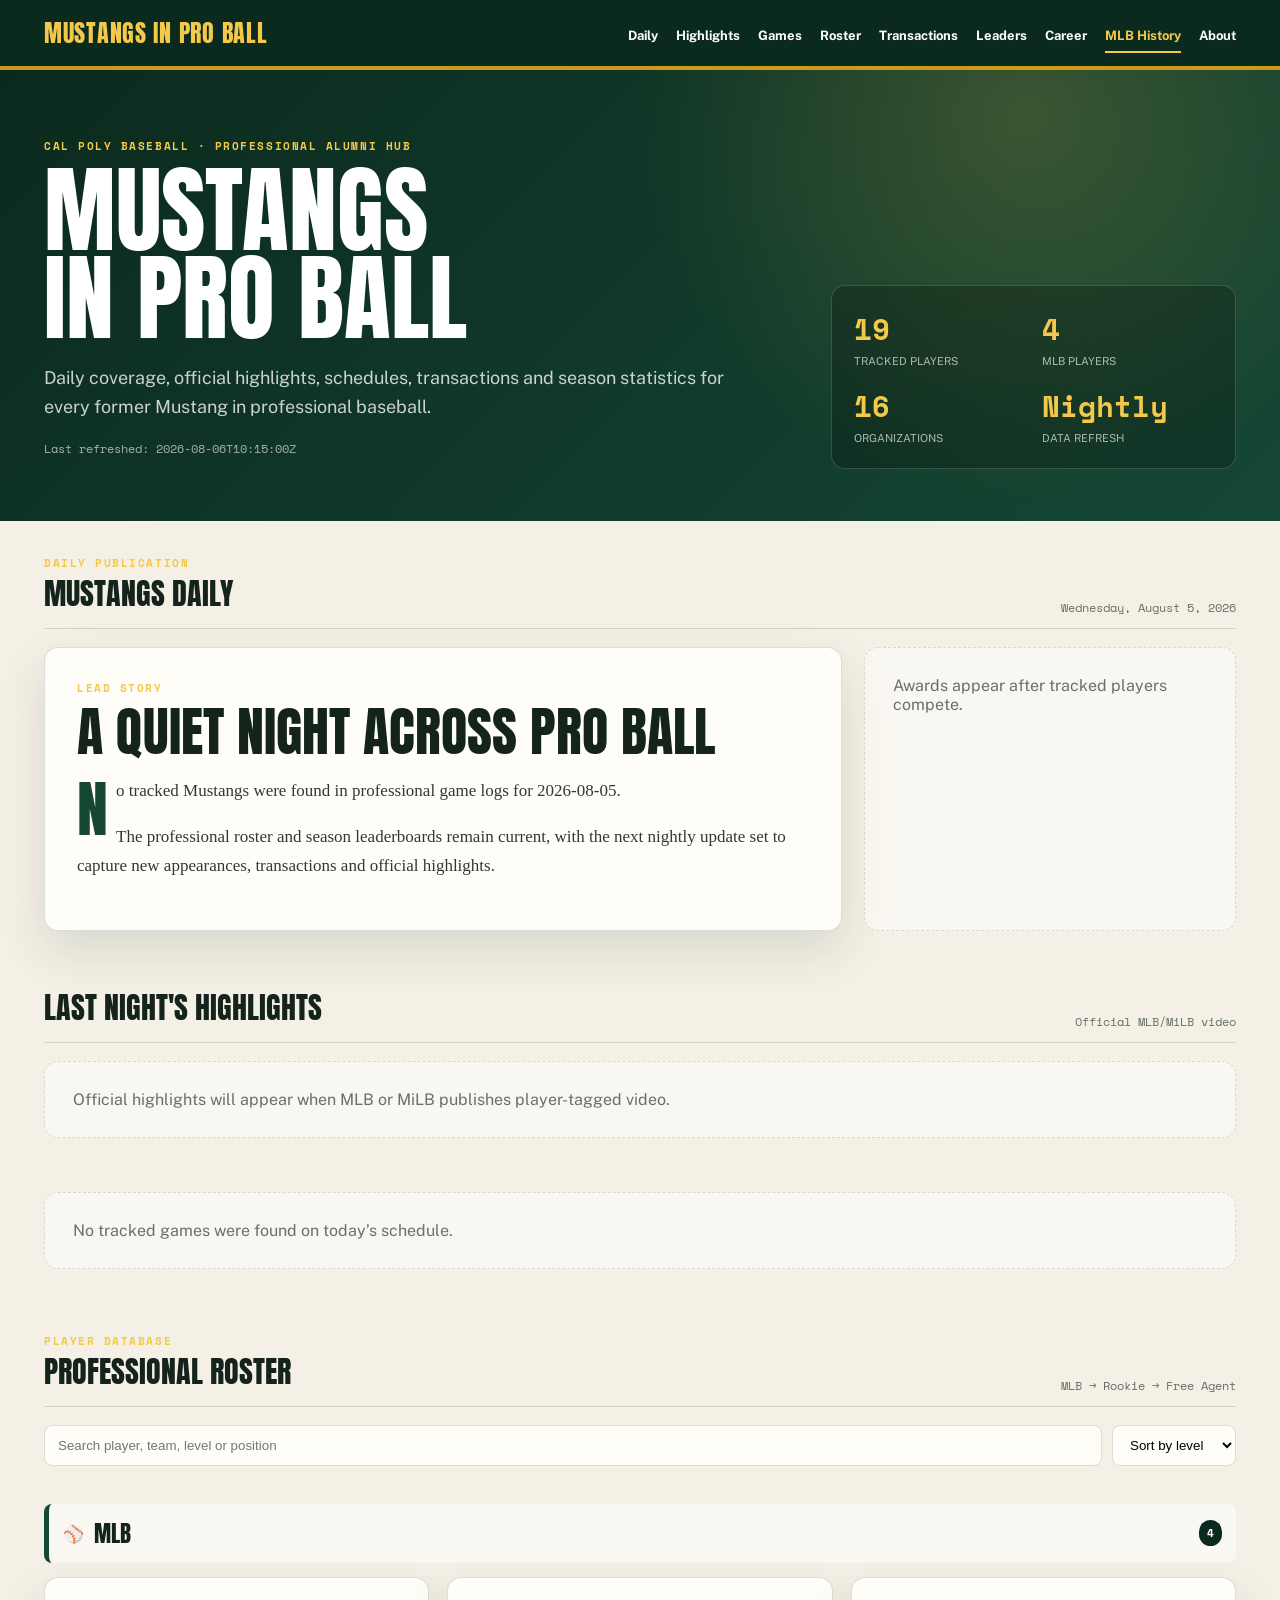
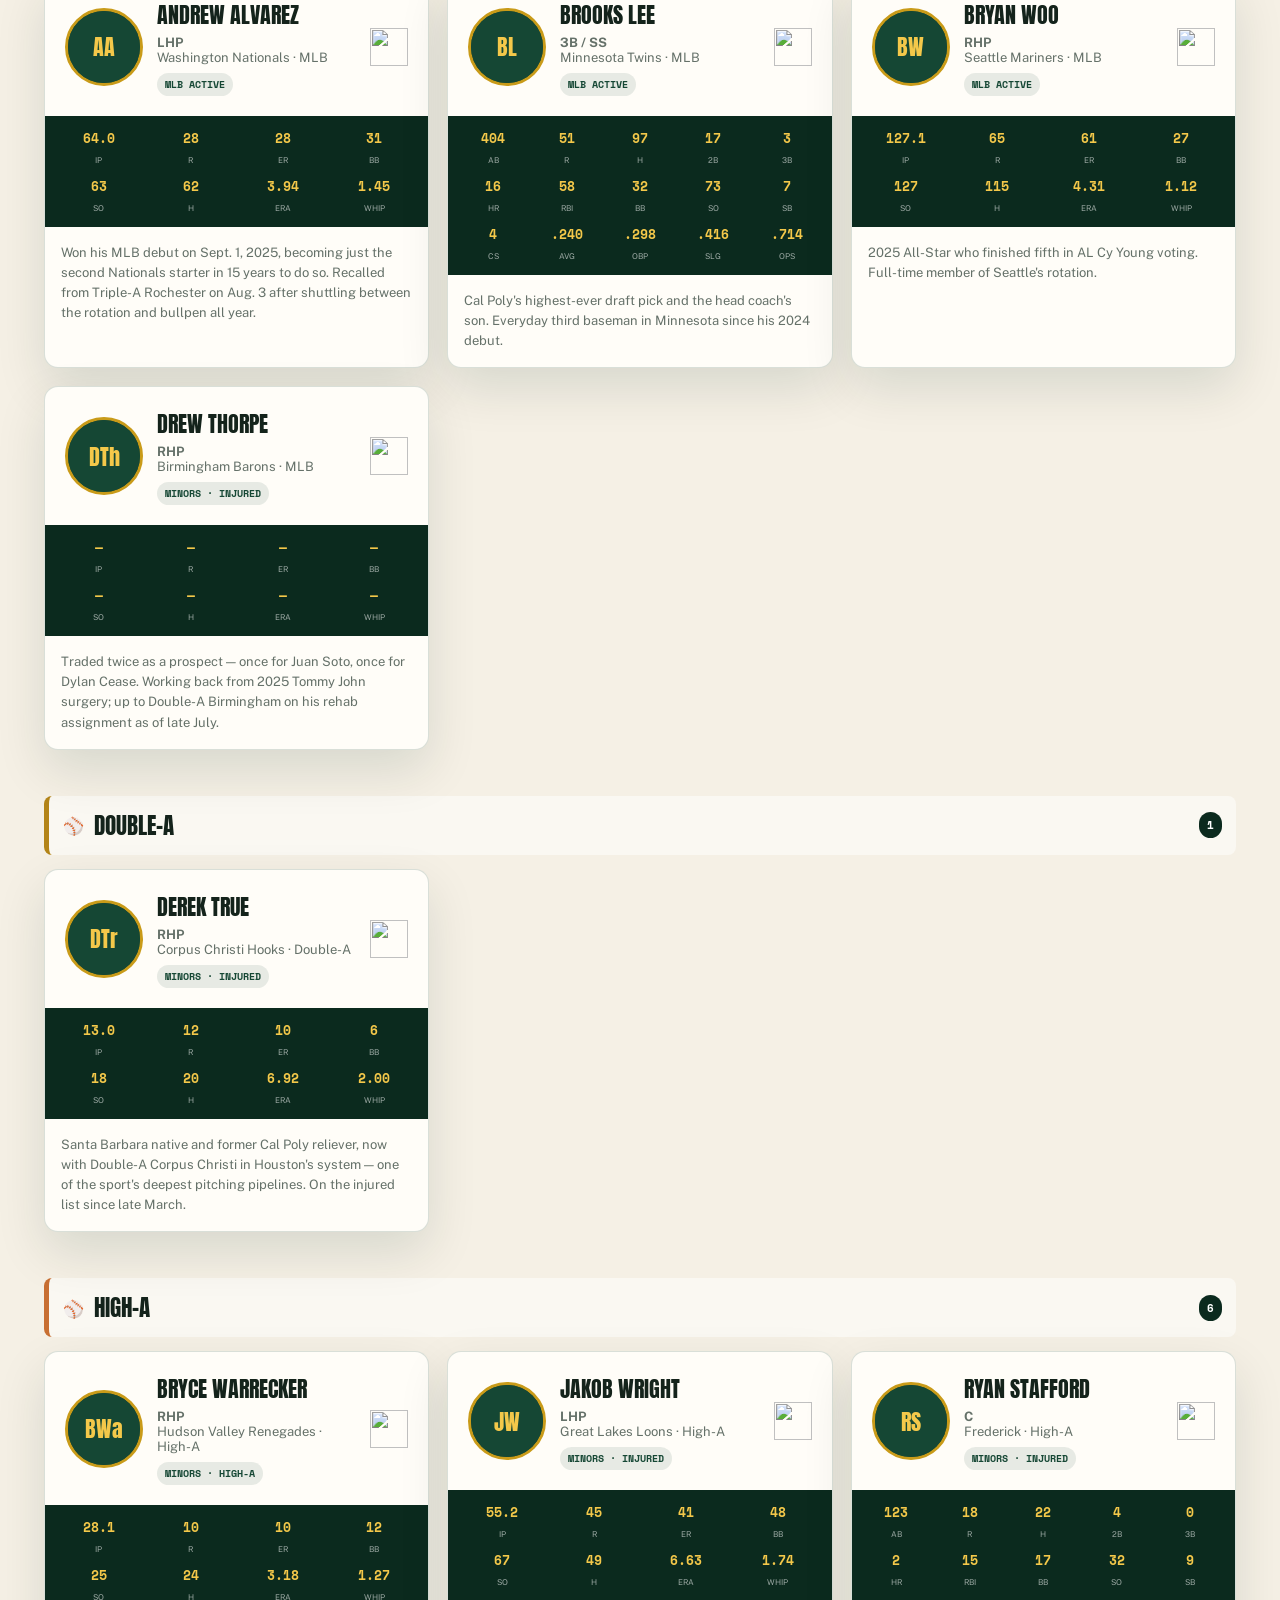
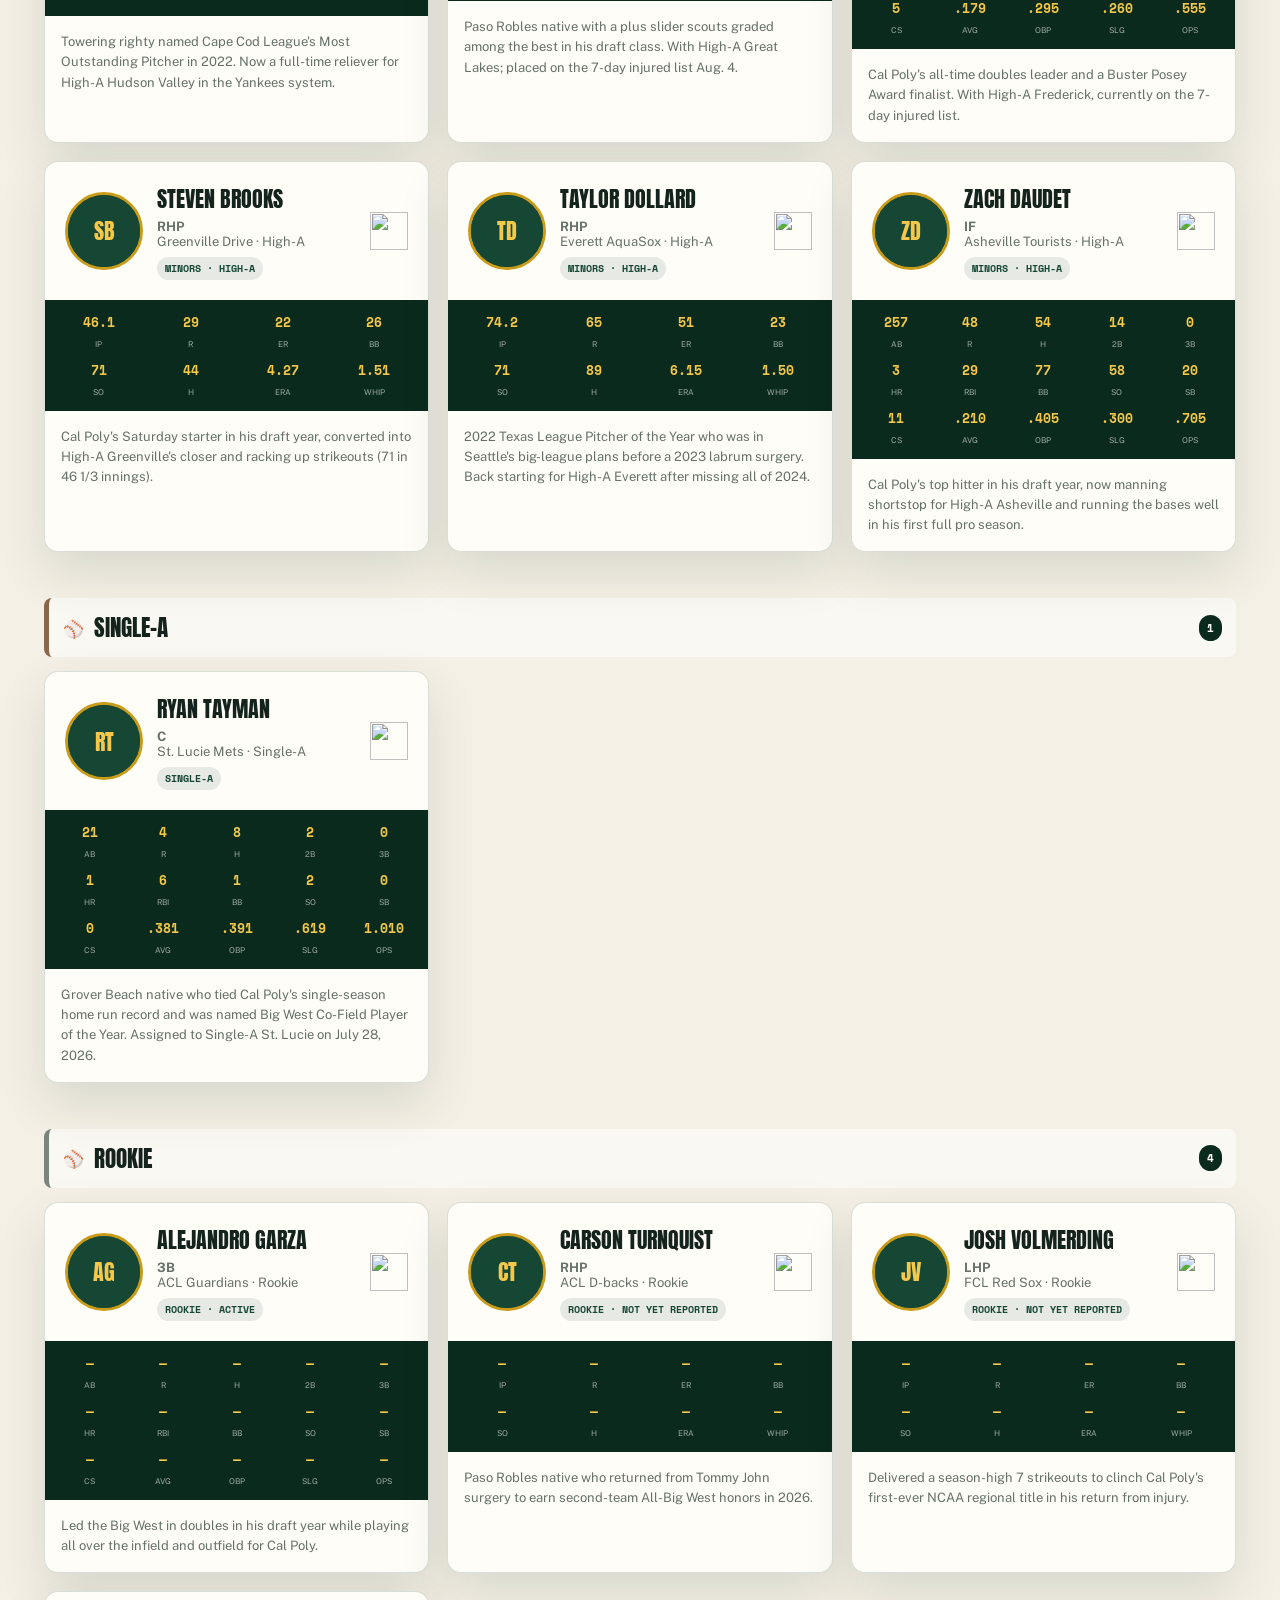
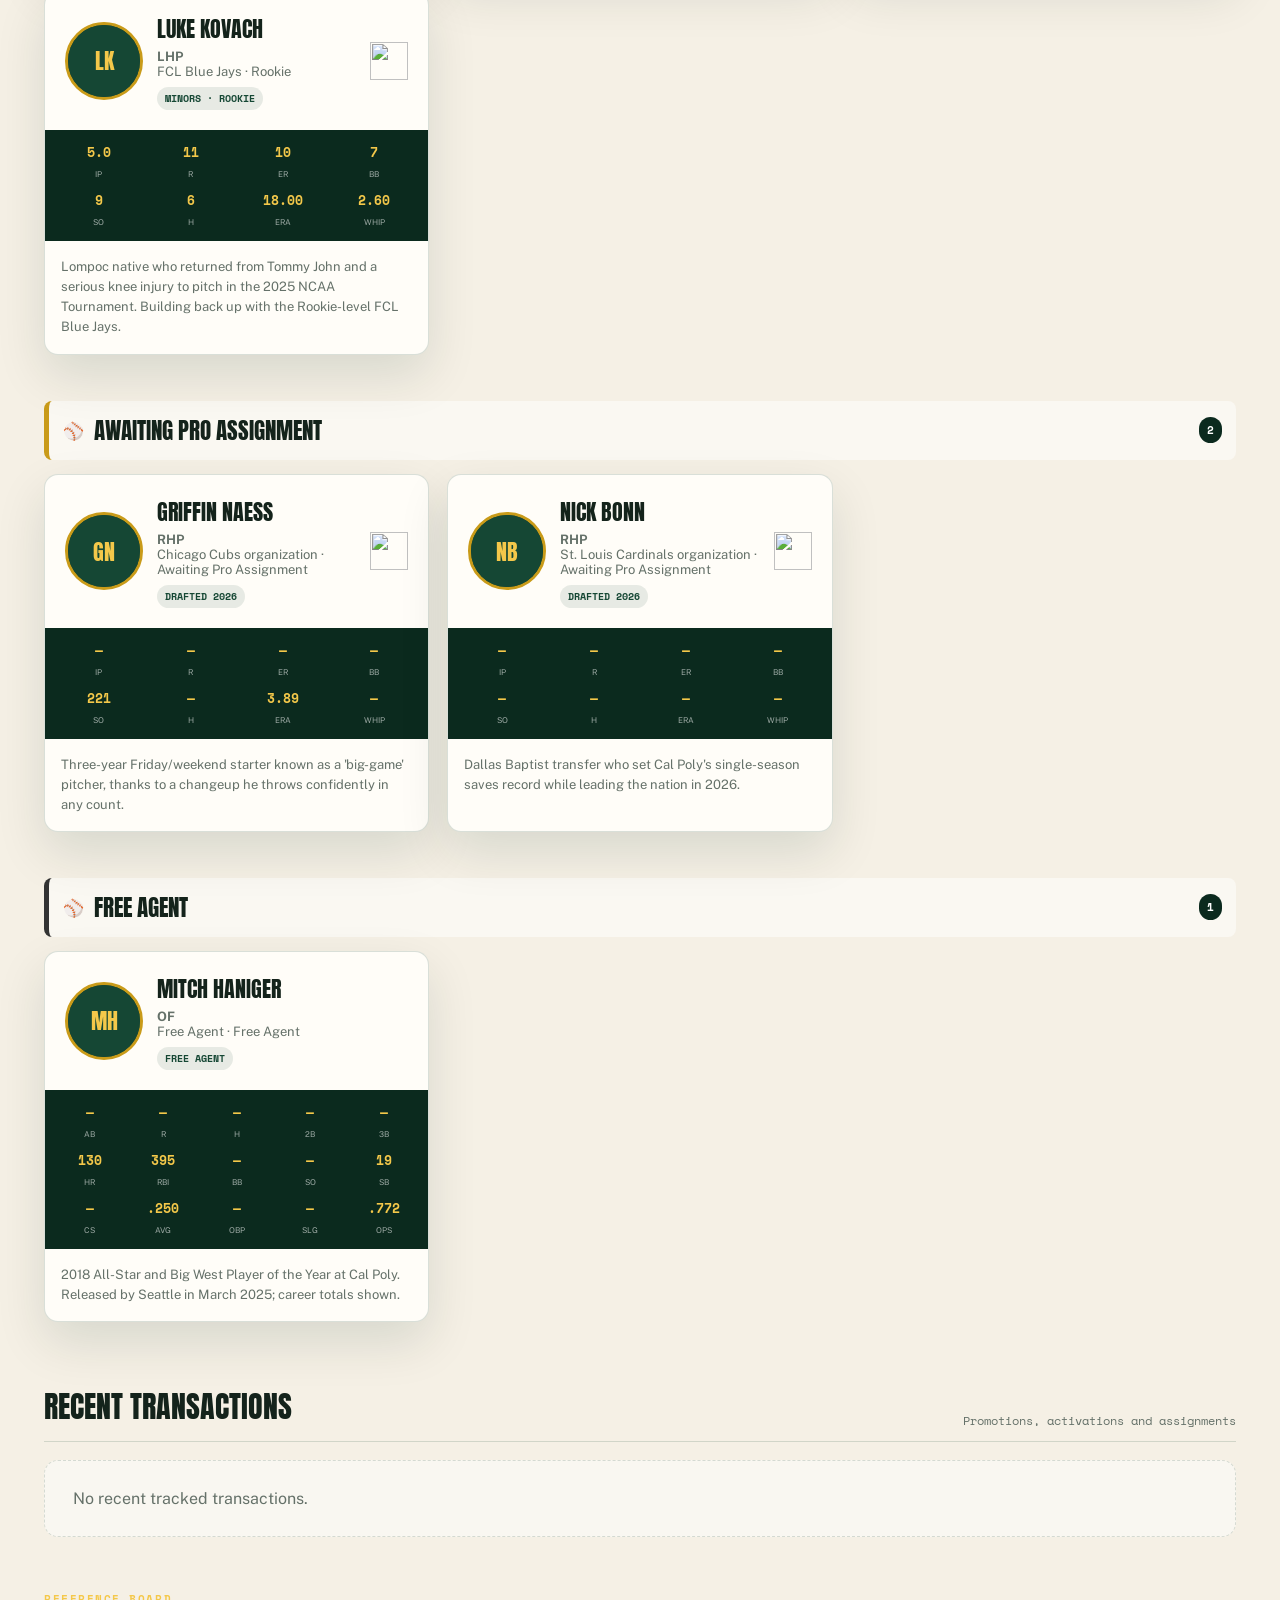
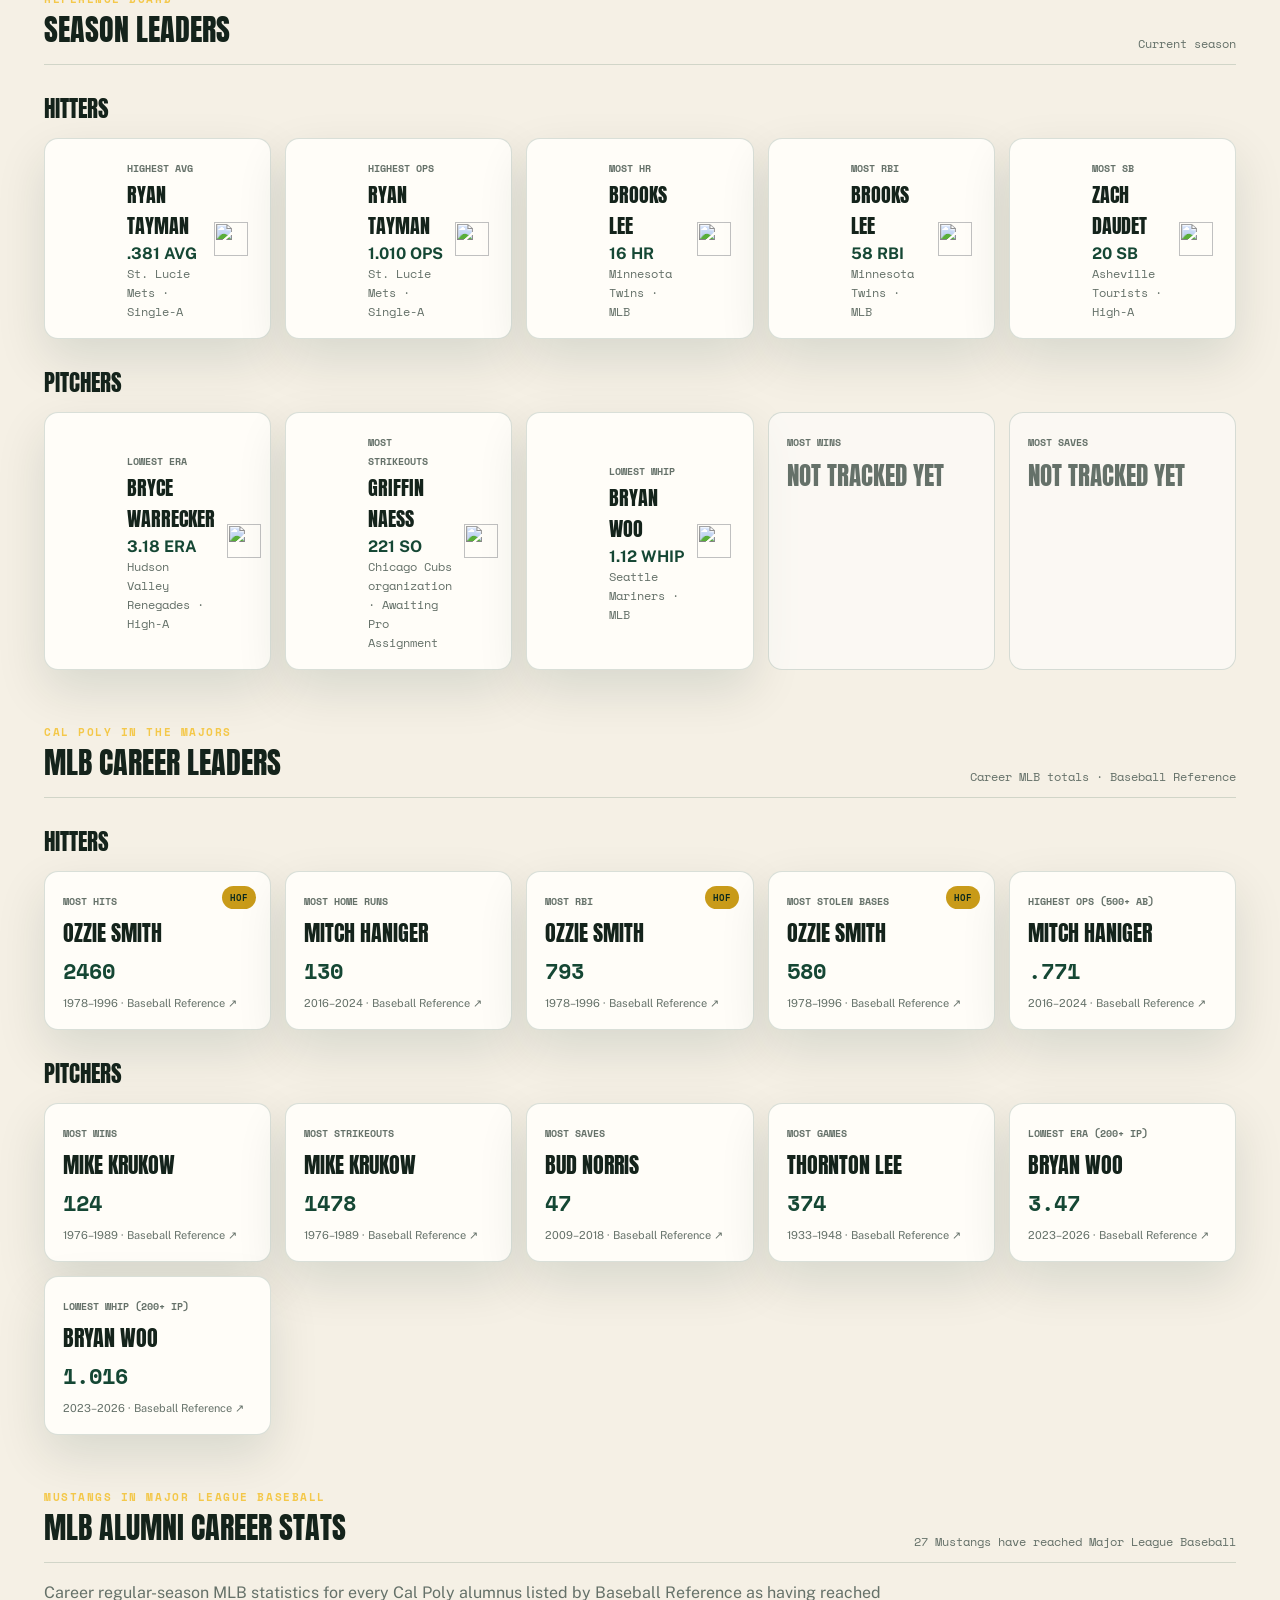
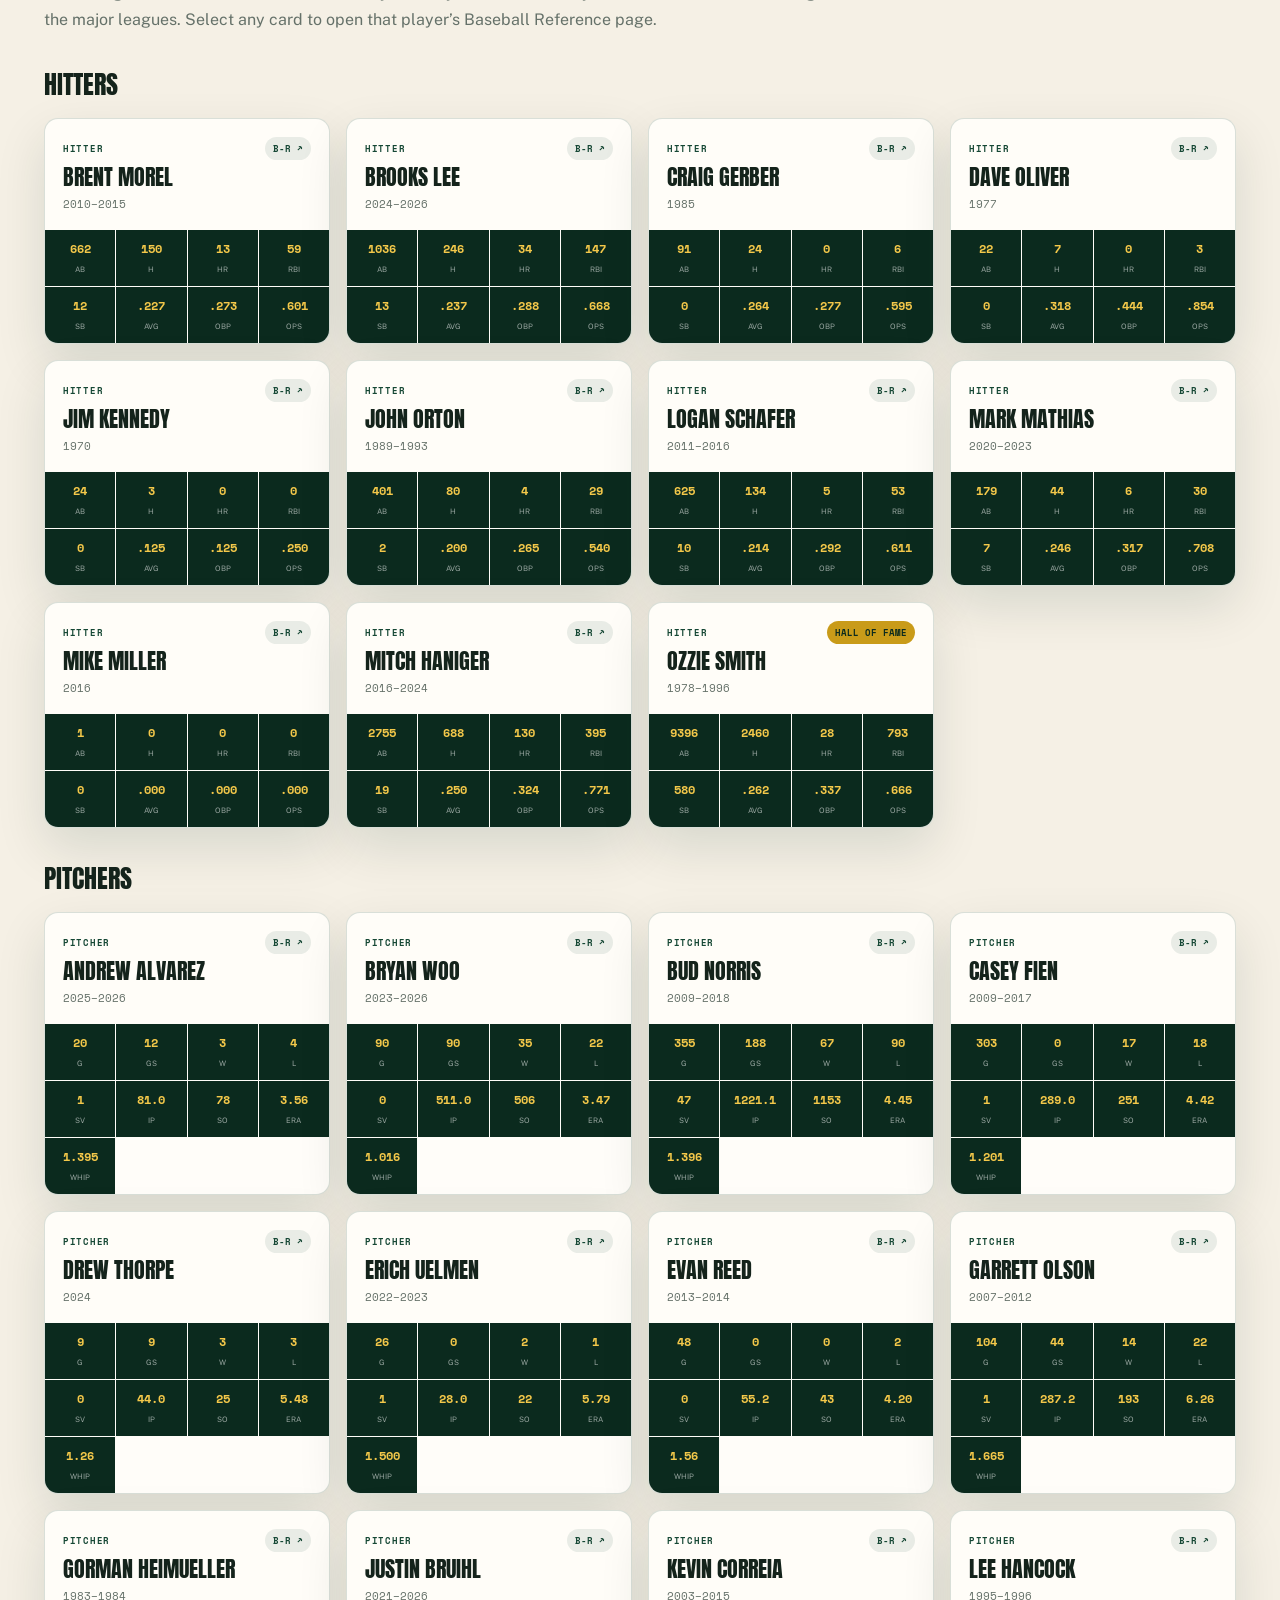
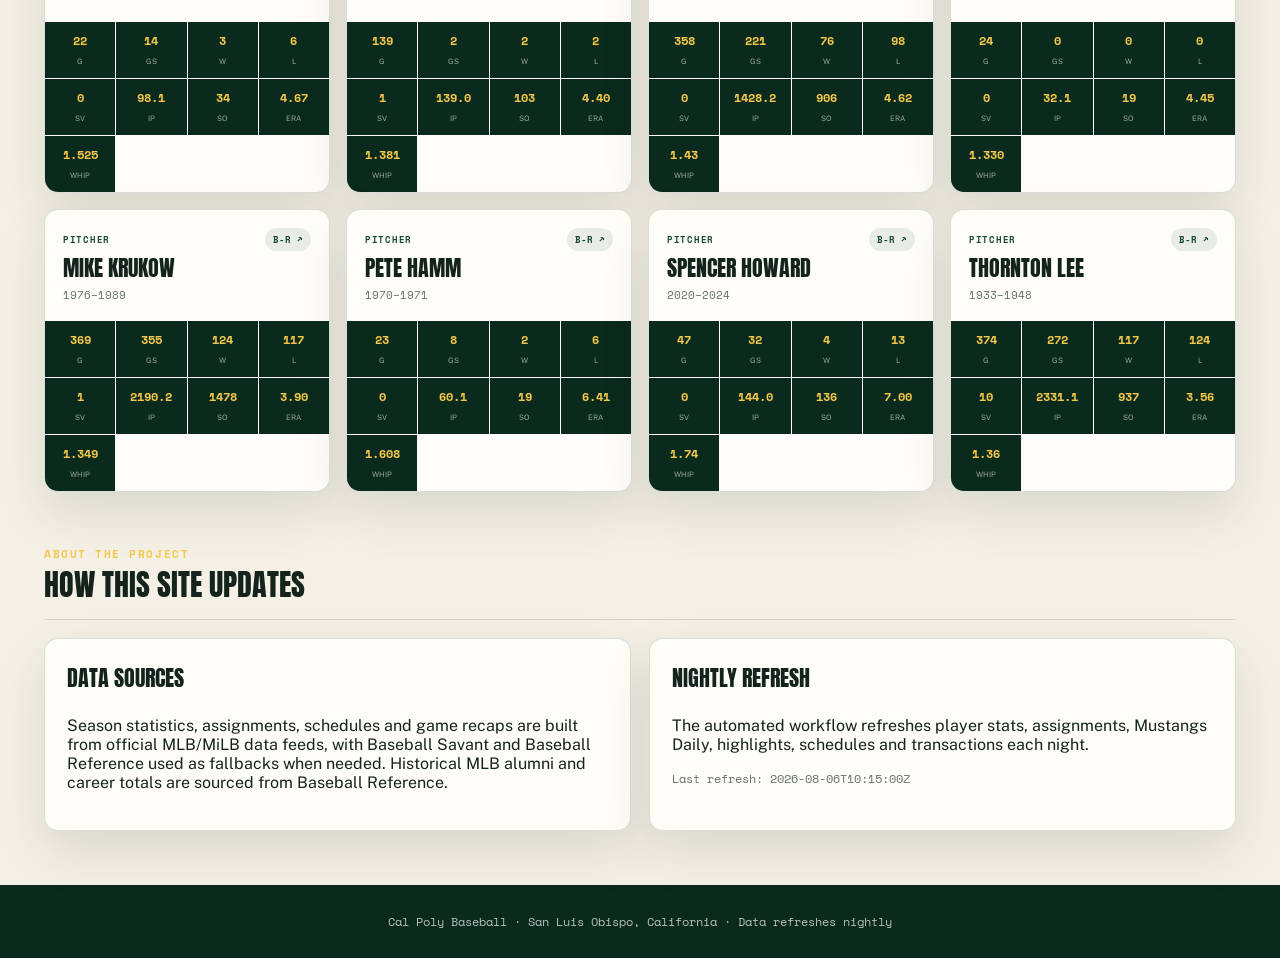
==== index.html @ 6b72520d "Add files via upload" ====
<!doctype html><html lang="en"><head><meta charset="utf-8"><meta name="viewport" content="width=device-width,initial-scale=1"><meta name="theme-color" content="#0b2a1e"><title>Mustangs in Pro Ball Hub</title><link rel="stylesheet" href="styles.css"></head><body data-page="home">
<header class="topbar" id="siteHeader"><div class="shell nav"><a class="brand" href="index.html">Mustangs in Pro Ball</a><button class="menu-toggle" id="menuToggle" type="button" aria-expanded="false" aria-controls="primaryNav" aria-label="Open navigation">☰</button><nav class="navlinks" id="primaryNav" aria-label="Primary navigation"><a href="#daily">Daily</a><a href="#highlightsSection">Highlights</a><a href="#games">Games</a><a href="#rosterSection">Roster</a><a href="#transactionsSection">Transactions</a><a href="#leaders">Leaders</a><a href="#careerLeaders">Career</a><a href="#mlbHistory">MLB History</a><a href="#about">About</a></nav></div></header>
<section class="hero"><div class="shell hero-grid"><div><div class="eyebrow">Cal Poly Baseball · Professional Alumni Hub</div><h1>Mustangs<br>in Pro Ball</h1><p class="lede">Daily coverage, official highlights, schedules, transactions and season statistics for every former Mustang in professional baseball.</p><p class="hero-updated" id="heroUpdated">Loading latest refresh…</p></div><div class="scorecard"><div><b id="countPlayers">19</b><span>Tracked players</span></div><div><b id="countMlb">—</b><span>MLB players</span></div><div><b id="countOrgs">—</b><span>Organizations</span></div><div><b>Nightly</b><span>Data refresh</span></div></div></div></section>
<main class="shell">
<section class="section" id="daily"><div class="section-head"><div><div class="eyebrow">Daily publication</div><h2 class="section-title">Mustangs Daily</h2></div><span class="meta" id="dailyDate"></span></div><div class="daily"><article class="article-card"><div class="eyebrow">Lead story</div><h2 id="dailyTitle">Mustangs Daily</h2><div class="article-body" id="dailyBody"></div></article><aside class="awards" id="awards"></aside></div></section>
<section class="section" id="highlightsSection"><div class="section-head"><h2 class="section-title">Last Night's Highlights</h2><span class="meta">Official MLB/MiLB video</span></div><div class="highlights" id="highlights"></div></section>
<section class="section" id="games"><div class="section-head"><h2 class="section-title">Today's Games</h2><span class="meta">Scheduled appearances</span></div><div class="games" id="games"></div></section>
<section class="section roster-feature" id="rosterSection"><div class="section-head"><div><div class="eyebrow">Player database</div><h2 class="section-title">Professional Roster</h2></div><span class="meta">MLB → Rookie → Free Agent</span></div><div class="controls"><input id="search" type="search" placeholder="Search player, team, level or position"><select id="sort"><option value="level">Sort by level</option><option value="name">Alphabetical</option><option value="organization">Organization</option><option value="position">Position</option></select></div><div id="roster"></div></section>
<section class="section" id="transactionsSection"><div class="section-head"><h2 class="section-title">Recent Transactions</h2><span class="meta">Promotions, activations and assignments</span></div><div class="transactions" id="transactions"></div></section>
<section class="section" id="leaders"><div class="section-head"><div><div class="eyebrow">Reference board</div><h2 class="section-title">Season Leaders</h2></div><span class="meta">Current season</span></div><div class="leader-group"><h3>Hitters</h3><div class="leaders" id="hitterLeaders"></div></div><div class="leader-group"><h3>Pitchers</h3><div class="leaders" id="pitcherLeaders"></div></div></section>
<section class="section" id="careerLeaders"><div class="section-head"><div><div class="eyebrow">Cal Poly in the majors</div><h2 class="section-title">MLB Career Leaders</h2></div><span class="meta">Career MLB totals · Baseball Reference</span></div><div class="leader-group"><h3>Hitters</h3><div class="career-leader-grid" id="careerHitterLeaders"></div></div><div class="leader-group"><h3>Pitchers</h3><div class="career-leader-grid" id="careerPitcherLeaders"></div></div></section>
<section class="section" id="mlbHistory"><div class="section-head"><div><div class="eyebrow">Mustangs in Major League Baseball</div><h2 class="section-title">MLB Alumni Career Stats</h2></div><span class="meta" id="careerCount">Loading MLB alumni…</span></div><p class="history-intro">Career regular-season MLB statistics for every Cal Poly alumnus listed by Baseball Reference as having reached the major leagues. Select any card to open that player’s Baseball Reference page.</p><div class="career-group"><h3>Hitters</h3><div class="career-roster" id="careerHitters"></div></div><div class="career-group"><h3>Pitchers</h3><div class="career-roster" id="careerPitchers"></div></div></section>
<section class="section about" id="about"><div class="section-head"><div><div class="eyebrow">About the project</div><h2 class="section-title">How This Site Updates</h2></div></div><div class="about-grid"><div class="panel"><h3>Data Sources</h3><p>Season statistics, assignments, schedules and game recaps are built from official MLB/MiLB data feeds, with Baseball Savant and Baseball Reference used as fallbacks when needed. Historical MLB alumni and career totals are sourced from Baseball Reference.</p></div><div class="panel"><h3>Nightly Refresh</h3><p>The automated workflow refreshes player stats, assignments, Mustangs Daily, highlights, schedules and transactions each night.</p><p class="meta" id="aboutUpdated">Last refresh: loading…</p></div></div></section>
</main><footer>Cal Poly Baseball · San Luis Obispo, California · Data refreshes nightly</footer><script src="app.js"></script></body></html>
---- styles.css ----
@import url('https://fonts.googleapis.com/css2?family=Anton&family=Public+Sans:wght@400;500;600;700;800&family=Space+Mono:wght@400;700&display=swap');
:root{--green:#154734;--deep:#0b2a1e;--mid:#1f6548;--gold:#c99b19;--bright:#f4c84a;--cream:#f5f0e5;--paper:#fffdf8;--ink:#14231b;--muted:#657169;--line:rgba(21,71,52,.16);--shadow:0 20px 50px rgba(12,42,30,.12);--r:14px}*{box-sizing:border-box}html{scroll-behavior:smooth}body{margin:0;background:var(--cream);color:var(--ink);font-family:'Public Sans',sans-serif}a{color:inherit}.shell{max-width:1240px;margin:auto;padding:0 24px}.topbar{background:var(--deep);color:#fff;border-bottom:4px solid var(--gold);position:sticky;top:0;z-index:20}.nav{height:66px;display:flex;align-items:center;gap:24px}.brand{font:400 24px/1 'Anton';text-transform:uppercase;letter-spacing:.03em;color:var(--bright);text-decoration:none}.navlinks{display:flex;gap:18px;margin-left:auto;flex-wrap:wrap}.navlinks a{color:#fff;text-decoration:none;font-size:13px;font-weight:700}.hero{background:radial-gradient(circle at 80% 10%,rgba(244,200,74,.18),transparent 35%),linear-gradient(135deg,var(--deep),var(--green));color:#fff;padding:68px 0 52px}.eyebrow{font:700 11px 'Space Mono';letter-spacing:.14em;text-transform:uppercase;color:var(--bright)}h1,.display{font:400 clamp(48px,8vw,96px)/.92 'Anton';text-transform:uppercase;margin:12px 0 20px}.lede{font-size:18px;line-height:1.65;max-width:720px;color:rgba(255,255,255,.78)}.hero-grid{display:grid;grid-template-columns:1.5fr .8fr;gap:28px;align-items:end}.scorecard{background:rgba(0,0,0,.22);border:1px solid rgba(255,255,255,.16);padding:22px;display:grid;grid-template-columns:repeat(2,1fr);gap:16px;border-radius:var(--r)}.scorecard b{display:block;font:700 29px 'Space Mono';color:var(--bright)}.scorecard span{font-size:11px;text-transform:uppercase;color:rgba(255,255,255,.65)}main{padding:34px 0 70px}.section{margin:34px 0 54px;scroll-margin-top:88px}.section-head{display:flex;justify-content:space-between;align-items:end;border-bottom:1px solid var(--line);padding-bottom:12px;margin-bottom:18px}.section-title{font:400 30px 'Anton';text-transform:uppercase;margin:0}.meta{font:12px 'Space Mono';color:var(--muted)}.daily{display:grid;grid-template-columns:1.5fr .7fr;gap:22px}.article-card,.panel,.player-card,.leader-card,.game-card,.transaction-card{background:var(--paper);border:1px solid var(--line);border-radius:var(--r);box-shadow:var(--shadow)}.article-card{padding:32px}.article-card h2{font:400 clamp(32px,5vw,54px)/1 'Anton';text-transform:uppercase;margin:8px 0 18px}.article-body{font-family:Georgia,serif;font-size:17px;line-height:1.72;color:#2e3a33}.article-body p:first-child:first-letter{float:left;font:400 62px/.8 'Anton';padding:8px 8px 0 0;color:var(--green)}.awards{display:grid;gap:14px}.award{padding:20px;background:var(--deep);color:#fff;border-radius:var(--r)}.award small{font:700 10px 'Space Mono';color:var(--bright);text-transform:uppercase}.award strong{display:block;font-size:18px;margin-top:7px}.highlights{display:grid;grid-template-columns:repeat(auto-fit,minmax(230px,1fr));gap:18px}.highlight{background:var(--paper);border:1px solid var(--line);border-radius:var(--r);overflow:hidden}.highlight img{width:100%;aspect-ratio:16/9;object-fit:cover;background:var(--deep)}.highlight div{padding:16px}.grid{display:grid;grid-template-columns:repeat(auto-fill,minmax(300px,1fr));gap:18px}.player-card{overflow:hidden;text-decoration:none;display:flex;flex-direction:column;transition:.18s}.player-card:hover{transform:translateY(-3px)}.player-top{padding:20px;display:grid;grid-template-columns:78px 1fr 38px;gap:14px;align-items:center}.portrait{width:78px;height:78px;border-radius:50%;overflow:hidden;background:var(--green);border:3px solid var(--gold);position:relative;color:var(--bright);font:400 22px 'Anton'}.portrait img{position:absolute;inset:0;width:100%;height:100%;object-fit:cover;object-position:50% 18%;transform:scale(1.03);transform-origin:50% 35%;display:block}.portrait-fallback{position:absolute;inset:0;display:none;place-items:center;background:var(--green);color:var(--bright)}.team-logo{width:38px;height:38px;object-fit:contain}.player-name{font:400 22px 'Anton';text-transform:uppercase}.assignment{font-size:13px;color:var(--muted);margin-top:4px}.level-badge{display:inline-block;margin-top:8px;padding:4px 8px;border-radius:999px;background:rgba(21,71,52,.1);font:700 10px 'Space Mono';text-transform:uppercase;color:var(--green)}.stats{display:grid;background:var(--deep);grid-template-columns:repeat(5,1fr);padding:12px 10px;gap:9px 4px}.stats.pitcher{grid-template-columns:repeat(4,1fr)}.stat{text-align:center}.stat b{display:block;color:var(--bright);font:700 13px 'Space Mono'}.stat small{color:rgba(255,255,255,.6);font-size:8px}.player-note{padding:16px;font-size:13px;line-height:1.55;color:var(--muted)}.level-section{margin:34px 0}.level-header{display:flex;align-items:center;gap:12px;margin-bottom:14px}.level-header:after{content:'';height:1px;background:var(--line);flex:1}.level-header h3{font:400 23px 'Anton';text-transform:uppercase;margin:0}.level-count{font:700 11px 'Space Mono';color:var(--muted)}.controls{display:flex;gap:10px;flex-wrap:wrap;margin-bottom:20px}.controls input,.controls select{padding:11px 13px;border:1px solid var(--line);background:var(--paper);border-radius:8px;font:14px inherit}.controls input{flex:1;min-width:240px}.leaders{display:grid;grid-template-columns:repeat(auto-fit,minmax(190px,1fr));gap:14px}.leader-card{padding:18px}.leader-card small{font:700 10px 'Space Mono';text-transform:uppercase;color:var(--muted)}.leader-card b{display:block;font:400 25px 'Anton';text-transform:uppercase;margin:7px 0}.leader-card strong{color:var(--green)}.games,.transactions{display:grid;grid-template-columns:repeat(auto-fit,minmax(240px,1fr));gap:14px}.game-card,.transaction-card{padding:18px}.player-hero{display:grid;grid-template-columns:300px 1fr;gap:34px;align-items:center}.player-hero .portrait{width:260px;height:260px}.timeline{border-left:3px solid var(--gold);padding-left:22px}.timeline-item{margin-bottom:24px}.timeline-item b{font-family:'Space Mono';color:var(--green)}.empty{padding:28px;border:1px dashed var(--line);color:var(--muted);background:rgba(255,255,255,.45);border-radius:var(--r)}footer{background:var(--deep);color:rgba(255,255,255,.7);padding:28px;text-align:center;font:12px 'Space Mono'}@media(max-width:820px){.hero-grid,.daily,.player-hero{grid-template-columns:1fr}.nav{height:auto;padding:15px 0;align-items:flex-start}.navlinks{gap:10px}.player-hero .portrait{width:190px;height:190px}.stats{grid-template-columns:repeat(3,1fr)}}
/* V4.1 navigation + homepage hierarchy */
.topbar{transition:box-shadow .2s ease,background .2s ease}.topbar.is-scrolled{box-shadow:0 10px 30px rgba(0,0,0,.18);background:#071f17}.topbar.is-scrolled .nav{height:54px}.nav{transition:height .2s ease}.navlinks a{position:relative;padding:24px 0 20px;transition:color .15s ease}.navlinks a::after{content:"";position:absolute;left:0;right:0;bottom:10px;height:2px;background:var(--bright);transform:scaleX(0);transform-origin:center;transition:transform .15s ease}.navlinks a:hover,.navlinks a.active{color:var(--bright)}.navlinks a.active::after{transform:scaleX(1)}.menu-toggle{display:none;margin-left:auto;border:1px solid rgba(255,255,255,.25);background:transparent;color:#fff;border-radius:8px;padding:8px 10px;font-size:20px;cursor:pointer}.hero-updated{font:12px 'Space Mono';color:rgba(255,255,255,.62);margin-top:18px}.roster-feature{padding-top:10px}.level-section{padding:4px 0 8px}.level-header{padding:12px 14px;border-left:5px solid var(--gold);background:rgba(255,255,255,.48);border-radius:8px}.level-header:after{display:none}.level-header h3{display:flex;align-items:center;gap:10px;flex:1}.level-header h3::before{content:'⚾';font-size:17px}.level-header[data-level="MLB"]{border-left-color:#154734}.level-header[data-level="Triple-A"]{border-left-color:#3e6f9d}.level-header[data-level="Double-A"]{border-left-color:#b38417}.level-header[data-level="High-A"]{border-left-color:#c86f32}.level-header[data-level="Single-A"]{border-left-color:#8b674a}.level-header[data-level="Rookie"]{border-left-color:#7a857e}.level-header[data-level="Free Agent"]{border-left-color:#333}.level-count{background:var(--deep);color:#fff;padding:5px 8px;border-radius:999px}.leader-group{margin:26px 0}.leader-group>h3{font:400 23px 'Anton';text-transform:uppercase;margin:0 0 12px}.leader-card{display:grid;grid-template-columns:52px 1fr 38px;gap:12px;align-items:center;min-height:96px}.leader-card .leader-photo{width:52px;height:52px;border-radius:50%;object-fit:cover;object-position:50% 18%;border:2px solid var(--gold);background:var(--green)}.leader-card .leader-copy b{font-size:20px;margin:3px 0}.leader-card .leader-copy strong{display:block}.leader-card .team-logo{width:34px;height:34px}.leader-card.untracked{display:block;color:var(--muted);box-shadow:none;background:rgba(255,255,255,.55)}.career-placeholder{padding:26px;border:1px dashed var(--line);border-radius:var(--r);background:rgba(255,255,255,.55);color:var(--muted);line-height:1.7}.about-grid{display:grid;grid-template-columns:repeat(2,minmax(0,1fr));gap:18px}.about .panel{padding:22px}.about .panel h3{font:400 22px 'Anton';text-transform:uppercase;margin-top:0}
@media(max-width:820px){.menu-toggle{display:block}.nav{position:relative;align-items:center}.navlinks{display:none;position:absolute;top:100%;left:0;right:0;background:var(--deep);padding:8px 24px 18px;box-shadow:0 18px 24px rgba(0,0,0,.2);flex-direction:column;gap:0}.navlinks.open{display:flex}.navlinks a{padding:12px 0;border-bottom:1px solid rgba(255,255,255,.1)}.navlinks a::after{display:none}.topbar.is-scrolled .nav{height:auto}.about-grid{grid-template-columns:1fr}}

/* V4.2 MLB history + career leaderboards */
.career-leader-grid{display:grid;grid-template-columns:repeat(auto-fit,minmax(215px,1fr));gap:14px}.career-leader-card{position:relative;display:block;text-decoration:none;background:var(--paper);border:1px solid var(--line);border-radius:var(--r);box-shadow:var(--shadow);padding:18px;transition:transform .18s ease,border-color .18s ease}.career-leader-card:hover{transform:translateY(-3px);border-color:rgba(21,71,52,.42)}.career-leader-card small{font:700 10px 'Space Mono';text-transform:uppercase;color:var(--muted)}.career-leader-card b{display:block;font:400 22px 'Anton';text-transform:uppercase;margin:7px 0 3px}.career-leader-card strong{display:block;font:700 22px 'Space Mono';color:var(--green);margin:5px 0}.career-leader-card span:not(.hof-badge){font-size:11px;color:var(--muted)}.career-group{margin:30px 0}.career-group>h3{font:400 26px 'Anton';text-transform:uppercase;margin:0 0 14px}.career-roster{display:grid;grid-template-columns:repeat(auto-fill,minmax(280px,1fr));gap:16px}.career-card{display:flex;flex-direction:column;text-decoration:none;background:var(--paper);border:1px solid var(--line);border-radius:var(--r);box-shadow:var(--shadow);overflow:hidden;transition:transform .18s ease,border-color .18s ease}.career-card:hover{transform:translateY(-3px);border-color:rgba(21,71,52,.42)}.career-card-head{display:flex;justify-content:space-between;gap:12px;padding:18px;align-items:flex-start}.career-card-head h4{font:400 22px 'Anton';text-transform:uppercase;margin:4px 0 3px}.career-card-head p{margin:0;color:var(--muted);font:11px 'Space Mono'}.career-type{font:700 9px 'Space Mono';text-transform:uppercase;color:var(--green);letter-spacing:.08em}.br-badge,.hof-badge{display:inline-flex;align-items:center;justify-content:center;white-space:nowrap;border-radius:999px;padding:5px 8px;font:700 9px 'Space Mono';text-transform:uppercase}.br-badge{background:rgba(21,71,52,.09);color:var(--green)}.hof-badge{background:var(--gold);color:var(--deep)}.career-stats{display:grid;grid-template-columns:repeat(4,1fr);gap:1px;background:rgba(255,255,255,.12);margin-top:auto}.career-stats>div{background:var(--deep);text-align:center;padding:10px 4px}.career-stats b{display:block;color:var(--bright);font:700 12px 'Space Mono'}.career-stats small{font-size:7.5px;text-transform:uppercase;color:rgba(255,255,255,.58)}.history-intro{max-width:850px;color:var(--muted);line-height:1.7;margin:-2px 0 24px}.career-leader-card .hof-badge{position:absolute;right:14px;top:14px}.career-card:focus-visible,.career-leader-card:focus-visible{outline:3px solid var(--gold);outline-offset:2px}@media(max-width:580px){.career-roster{grid-template-columns:1fr}.career-stats{grid-template-columns:repeat(3,1fr)}}
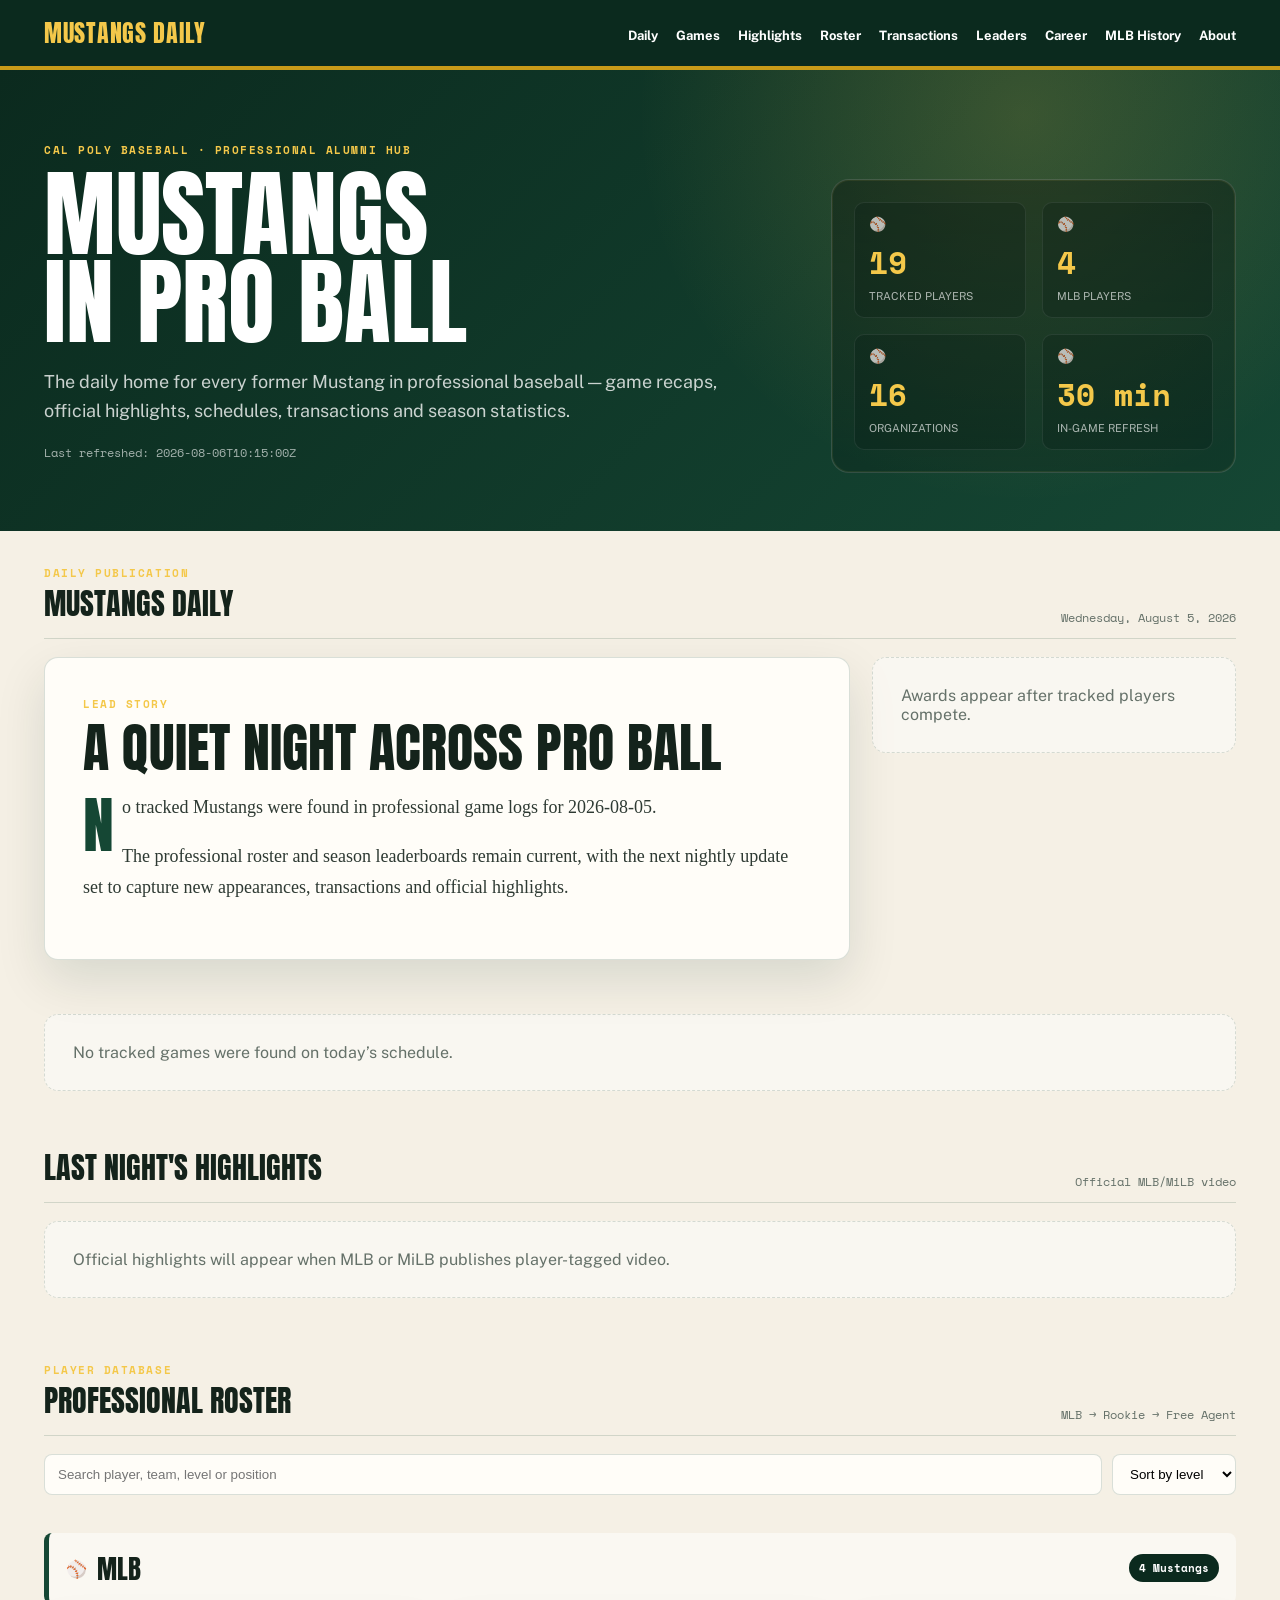
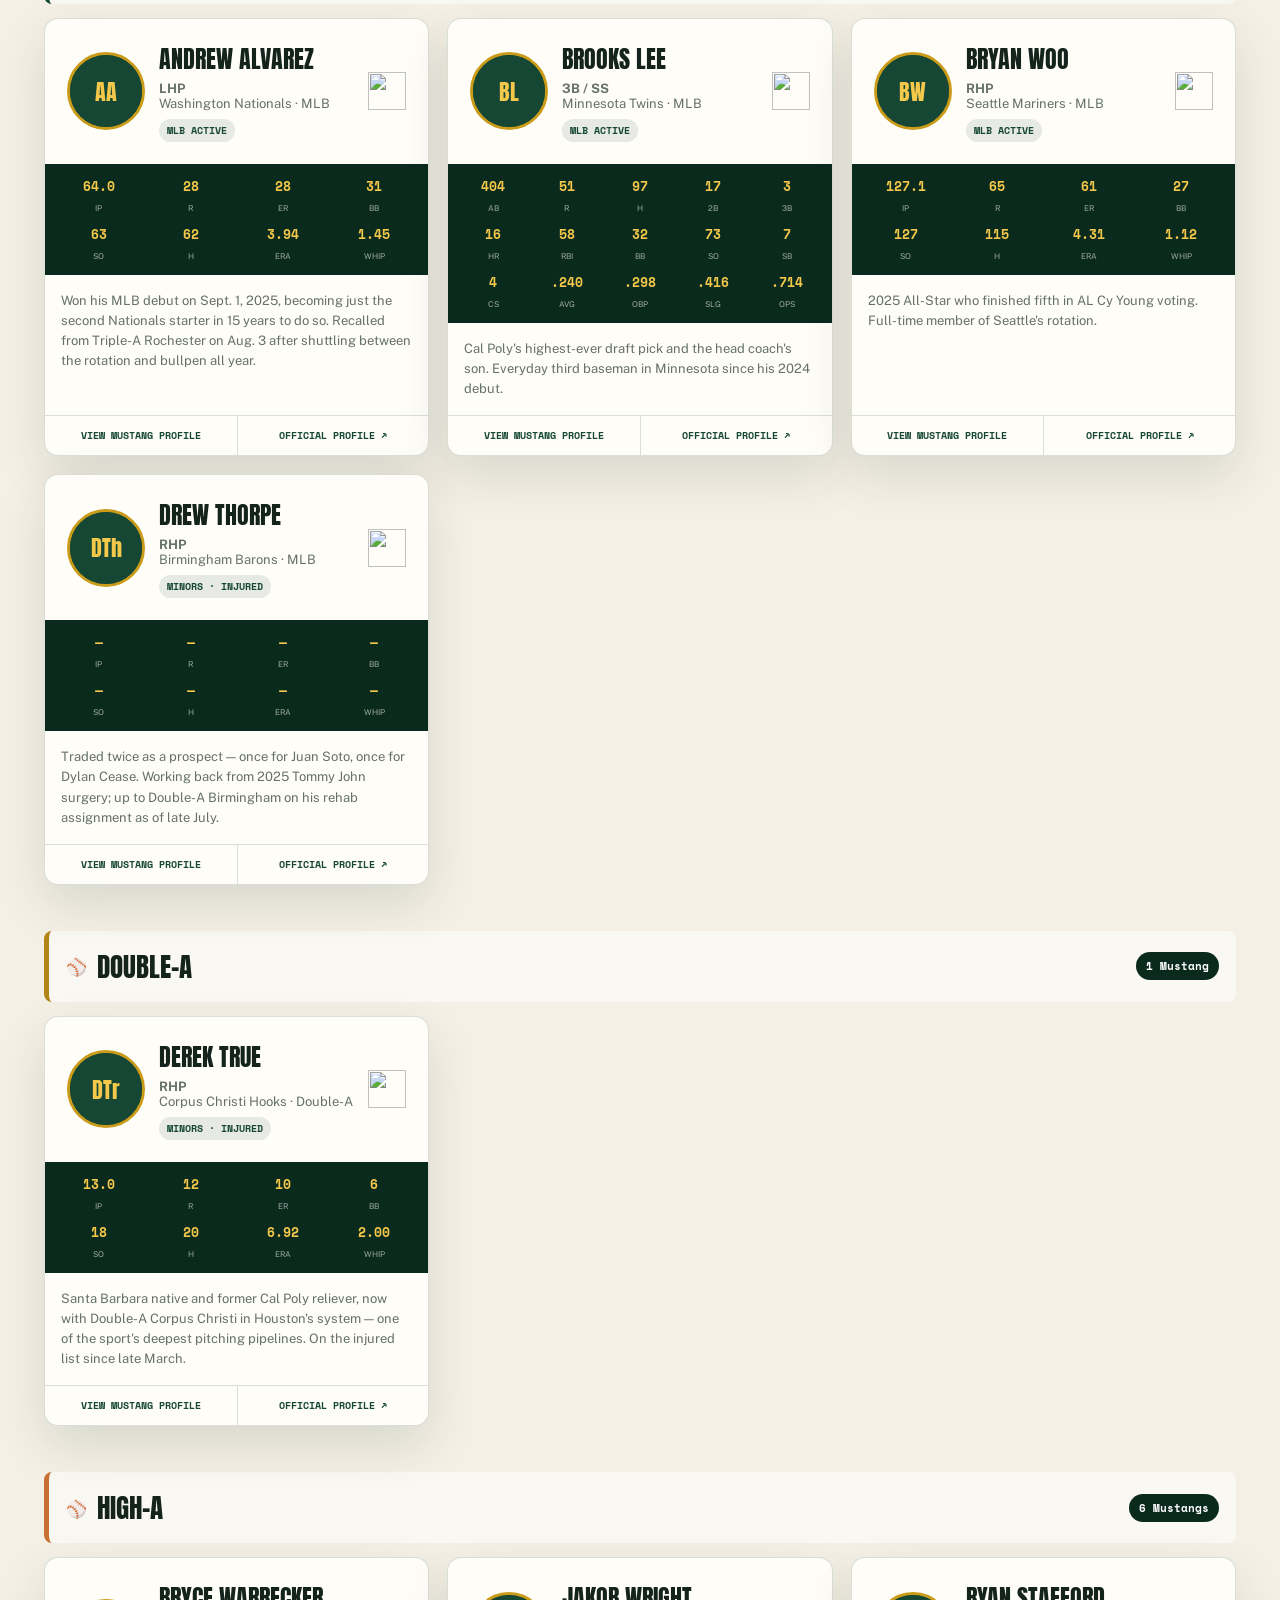
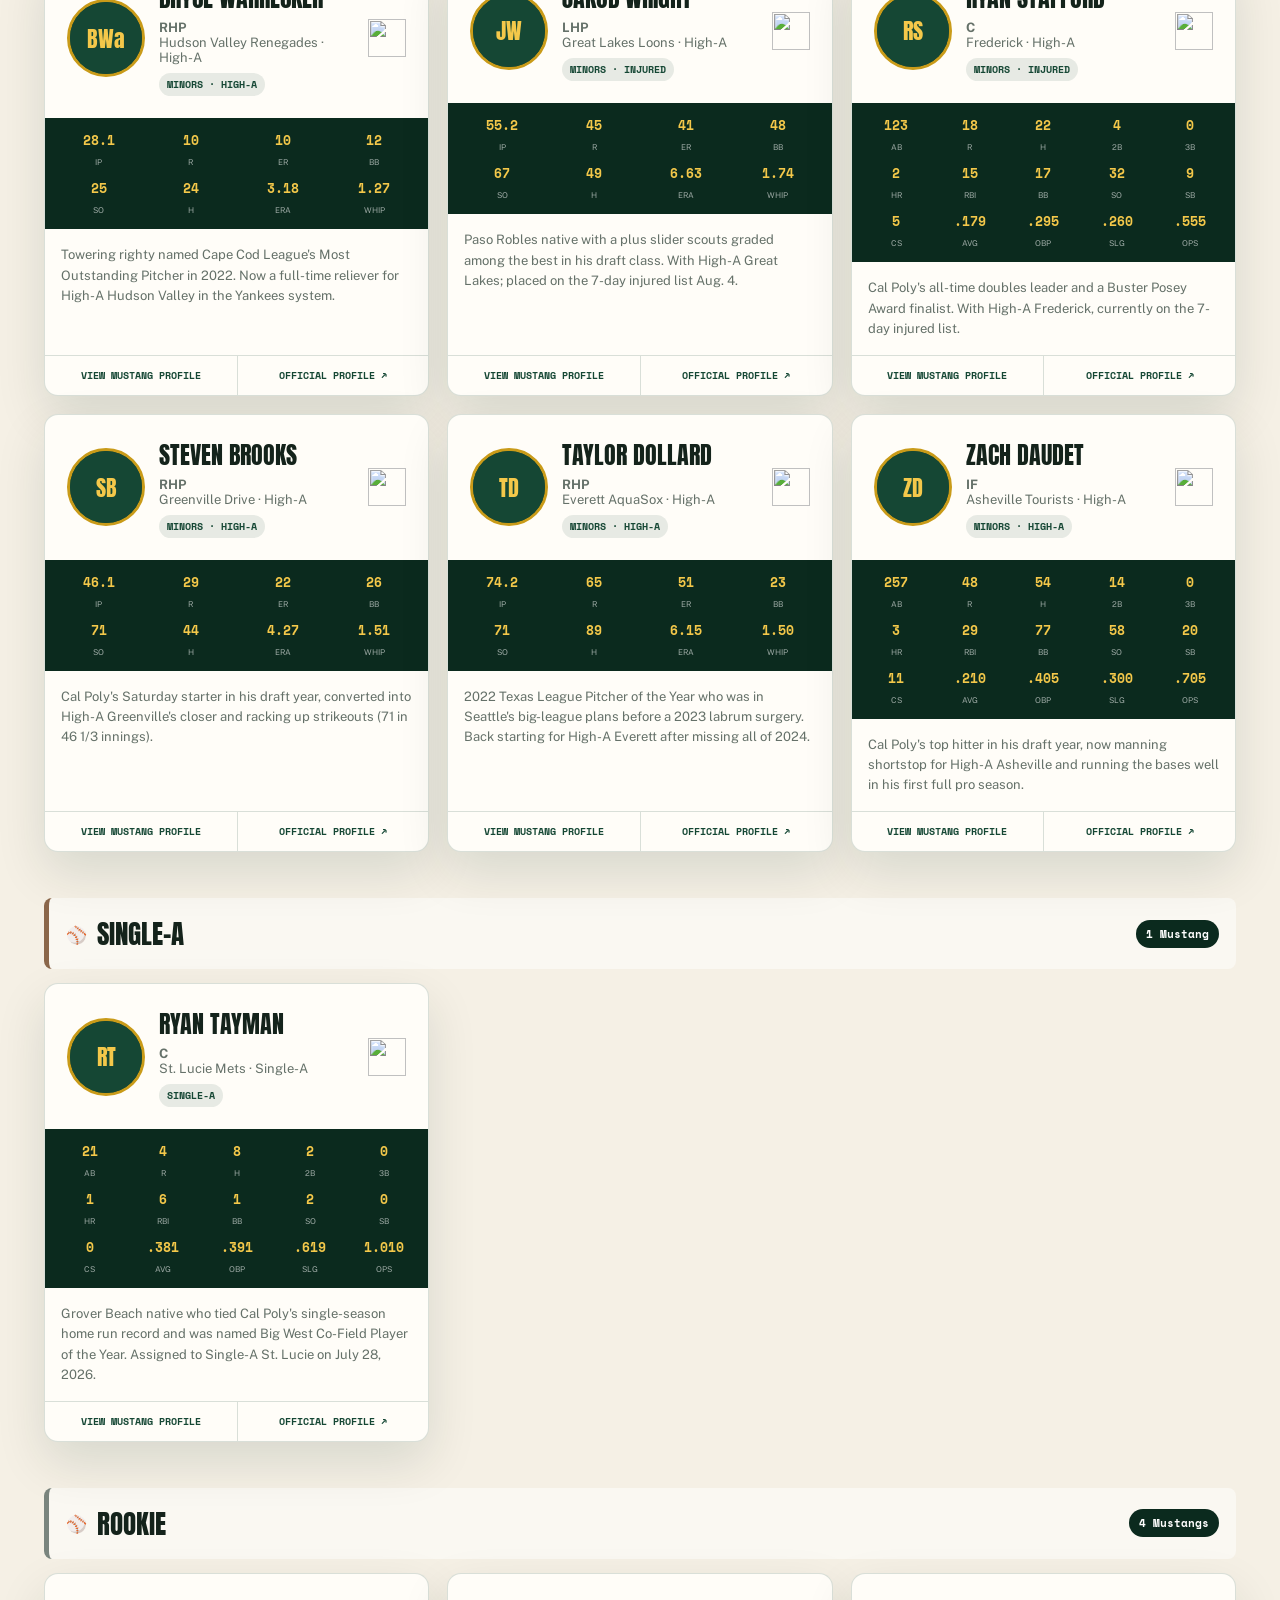
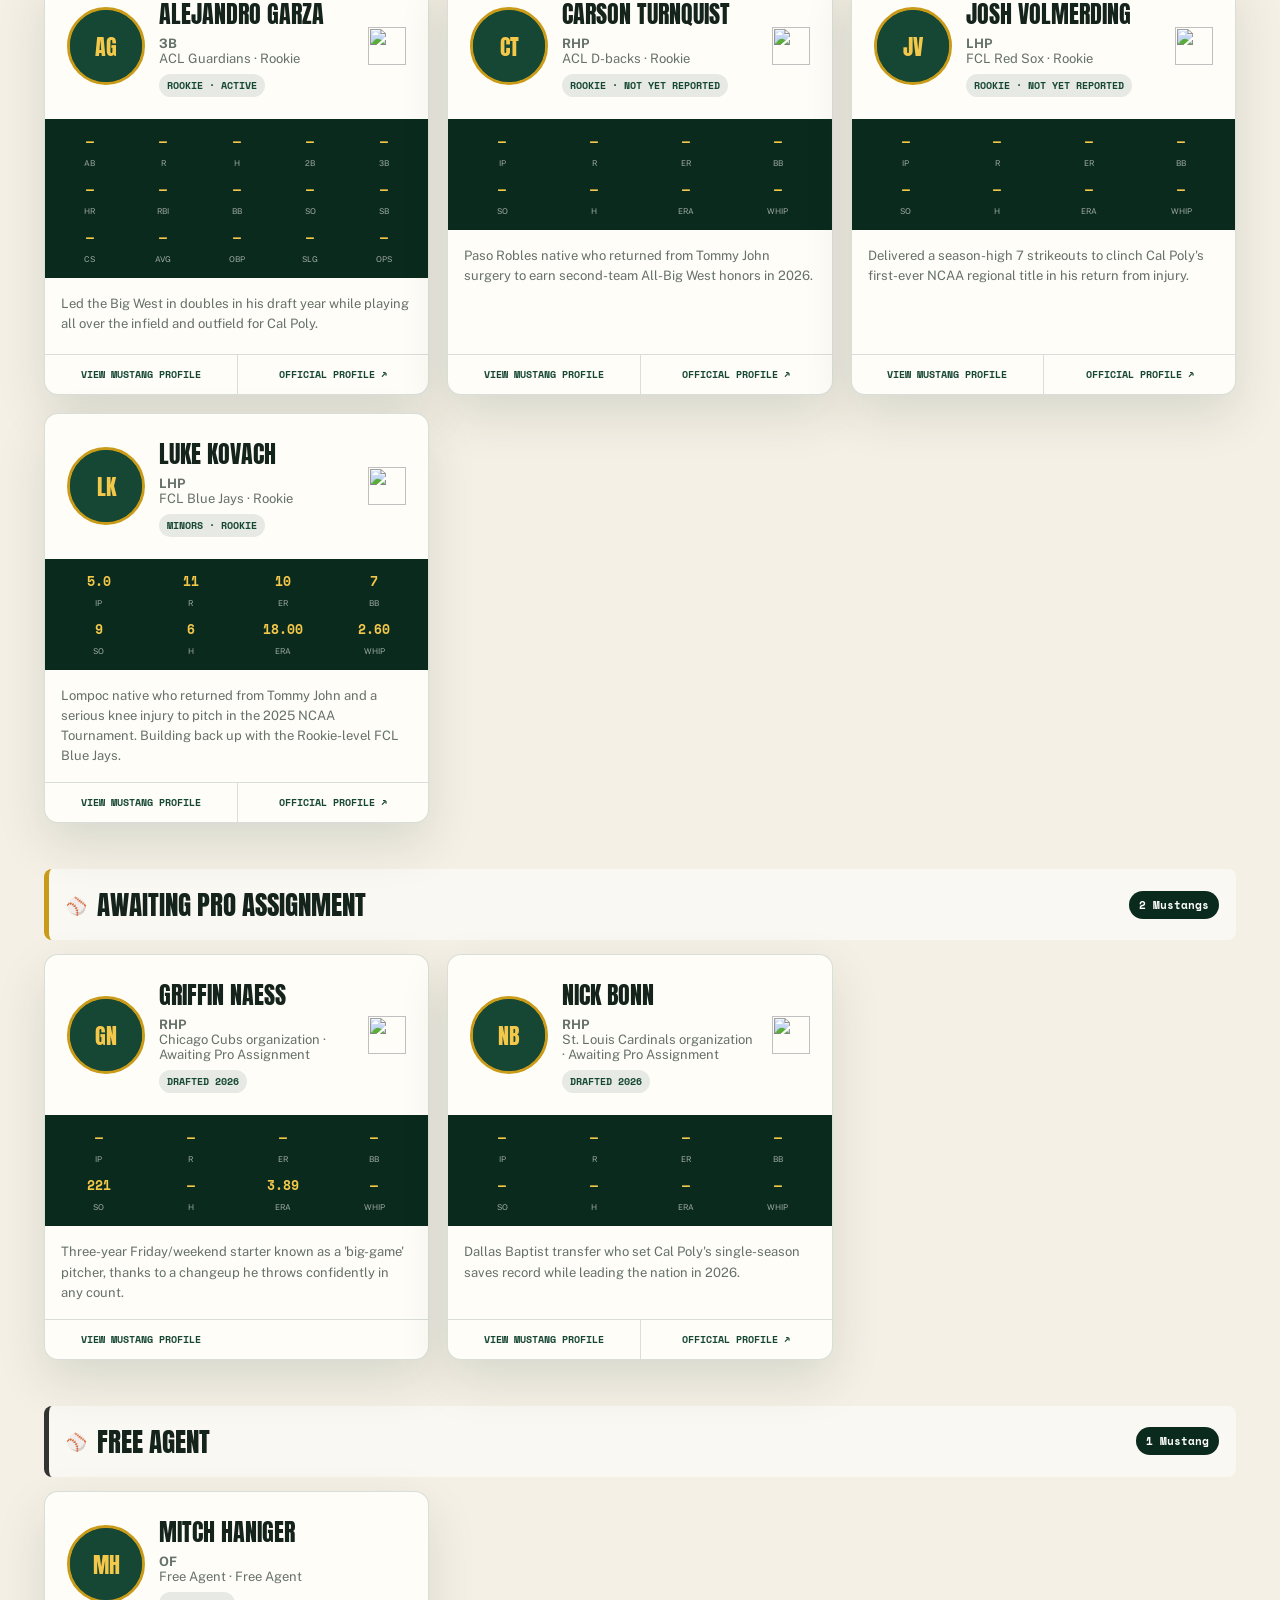
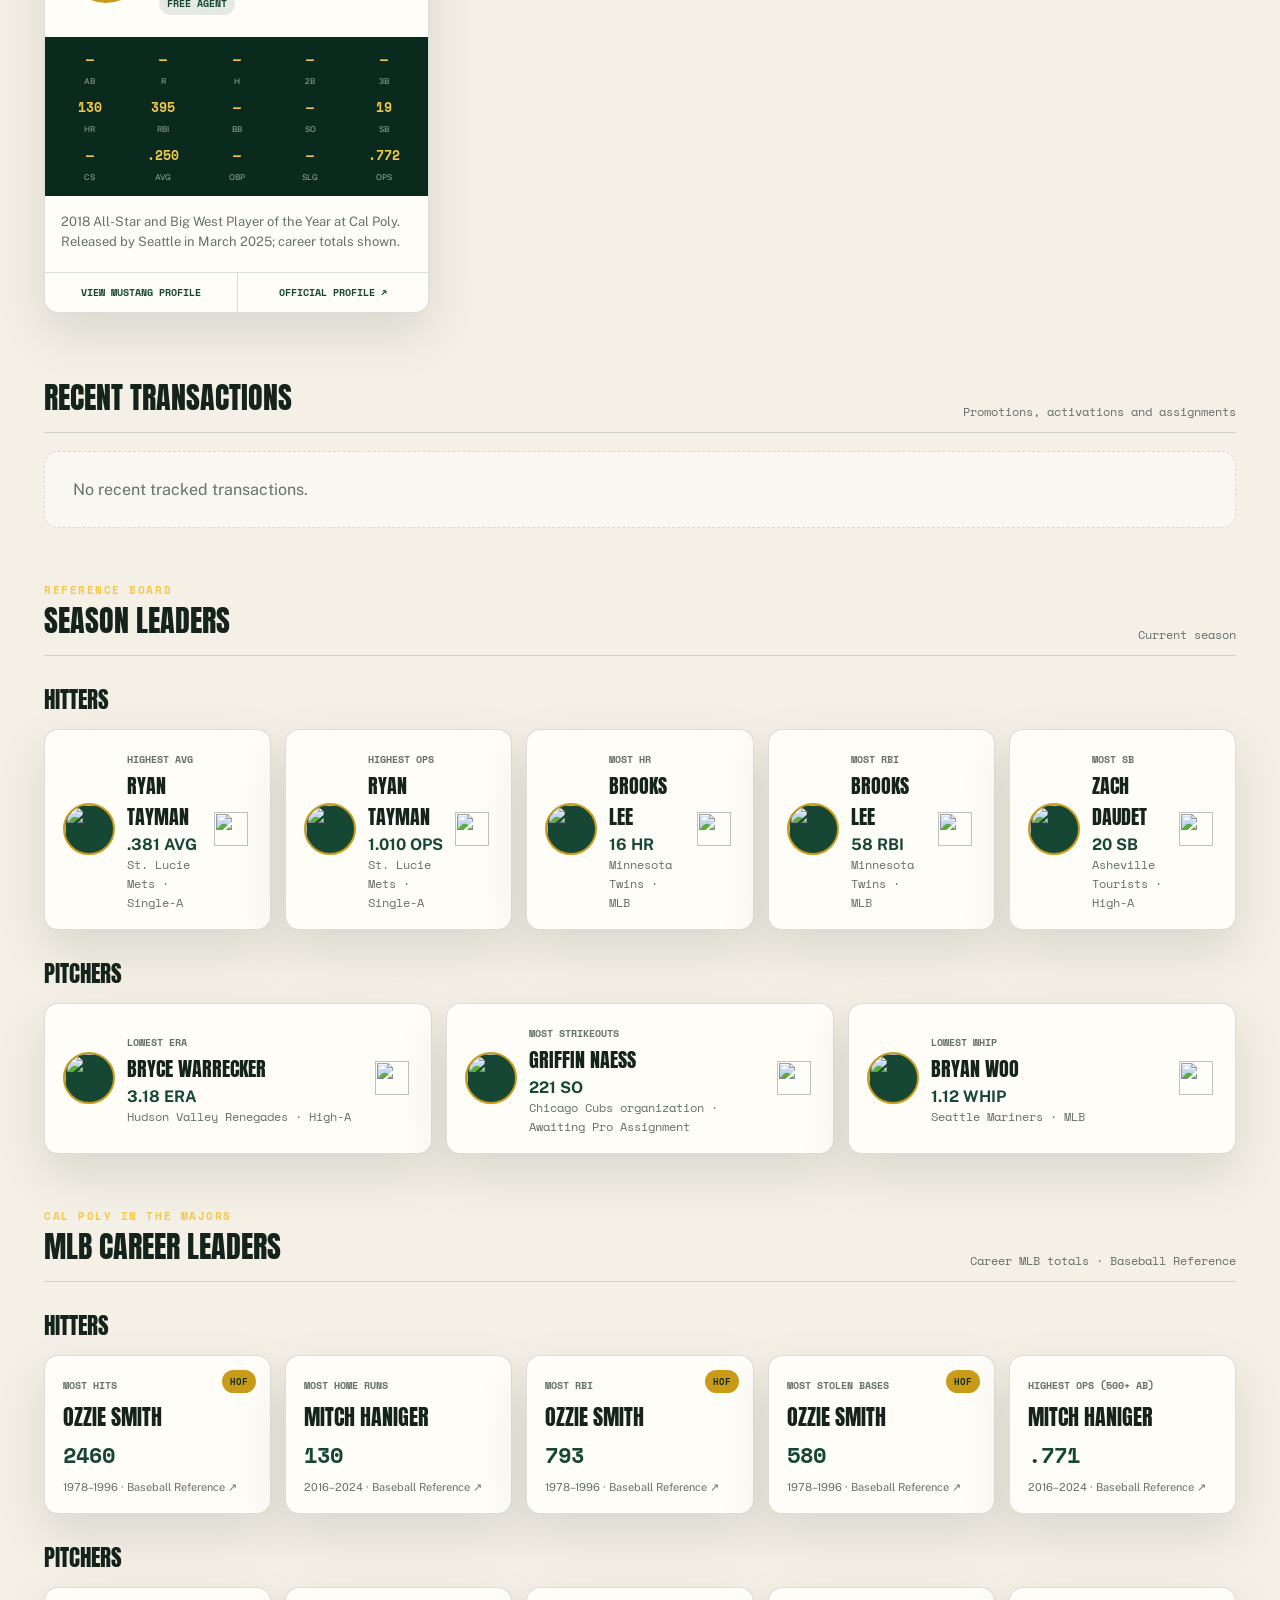
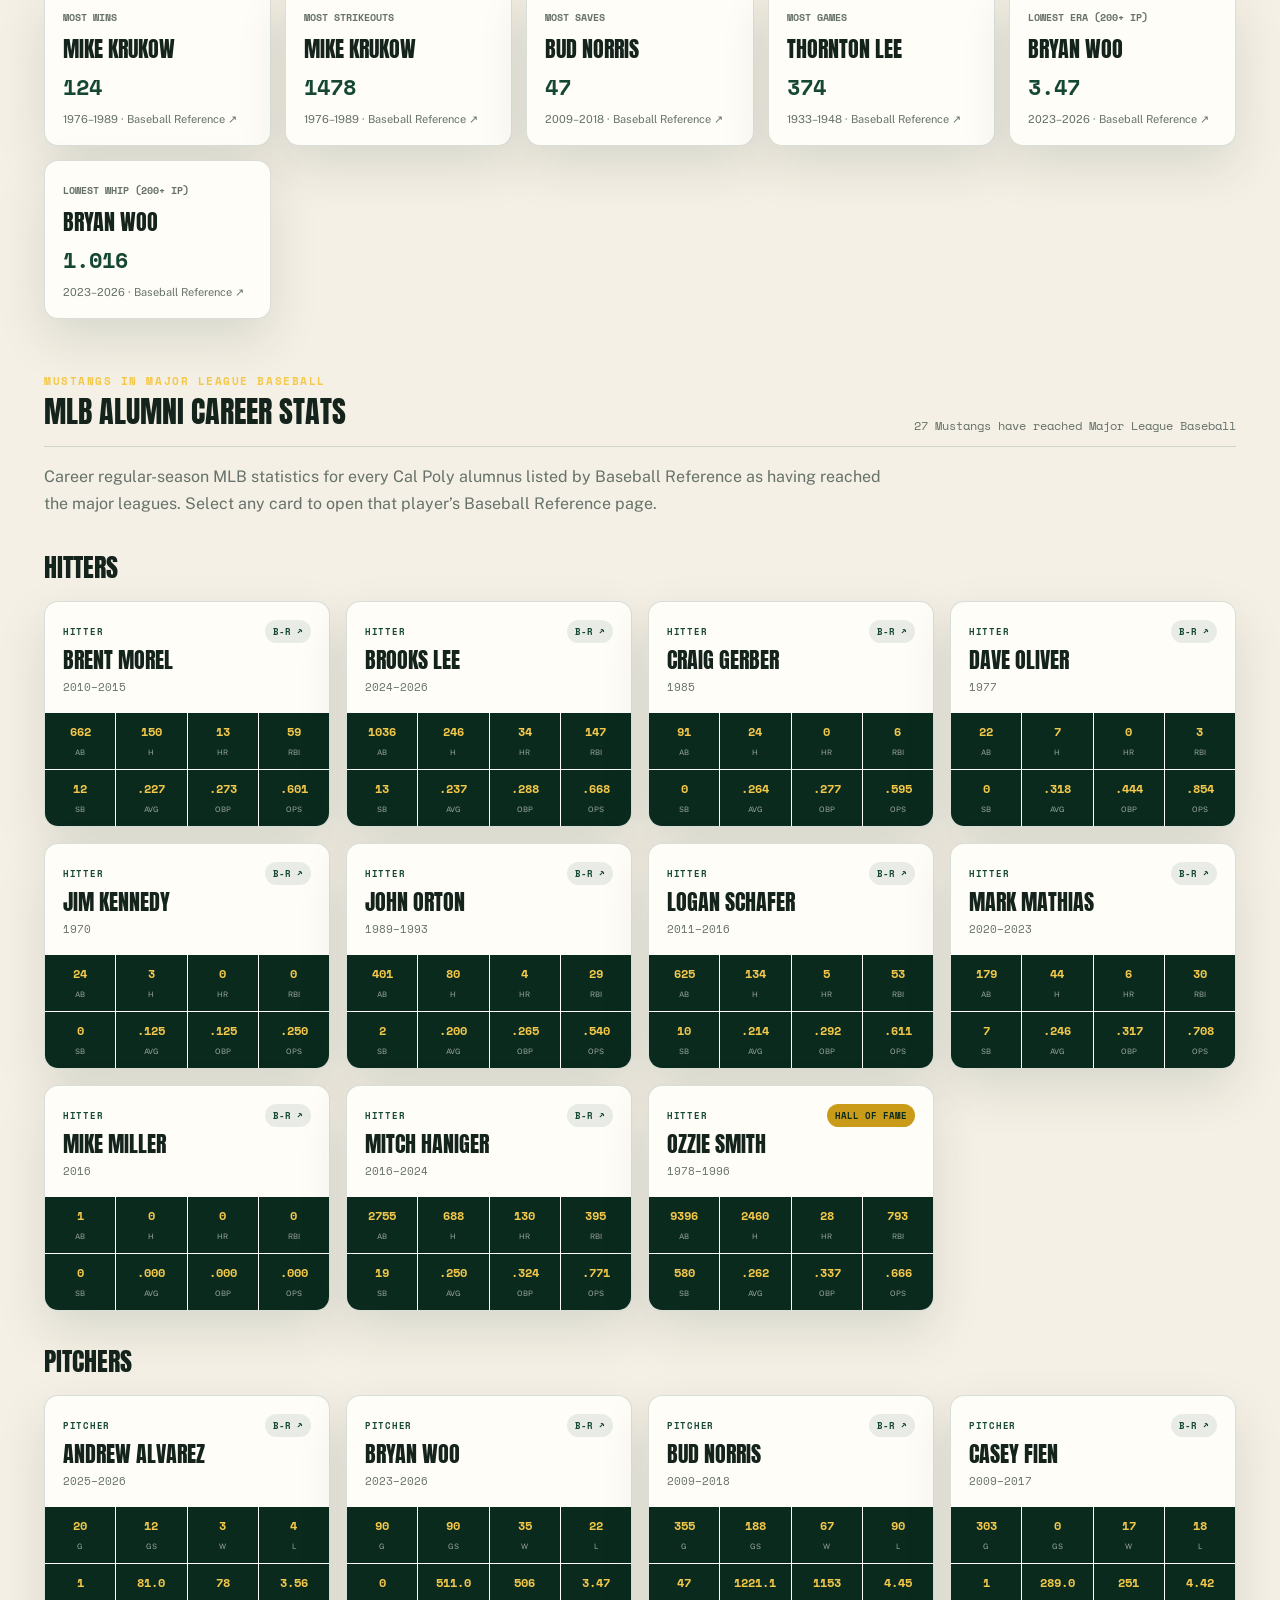
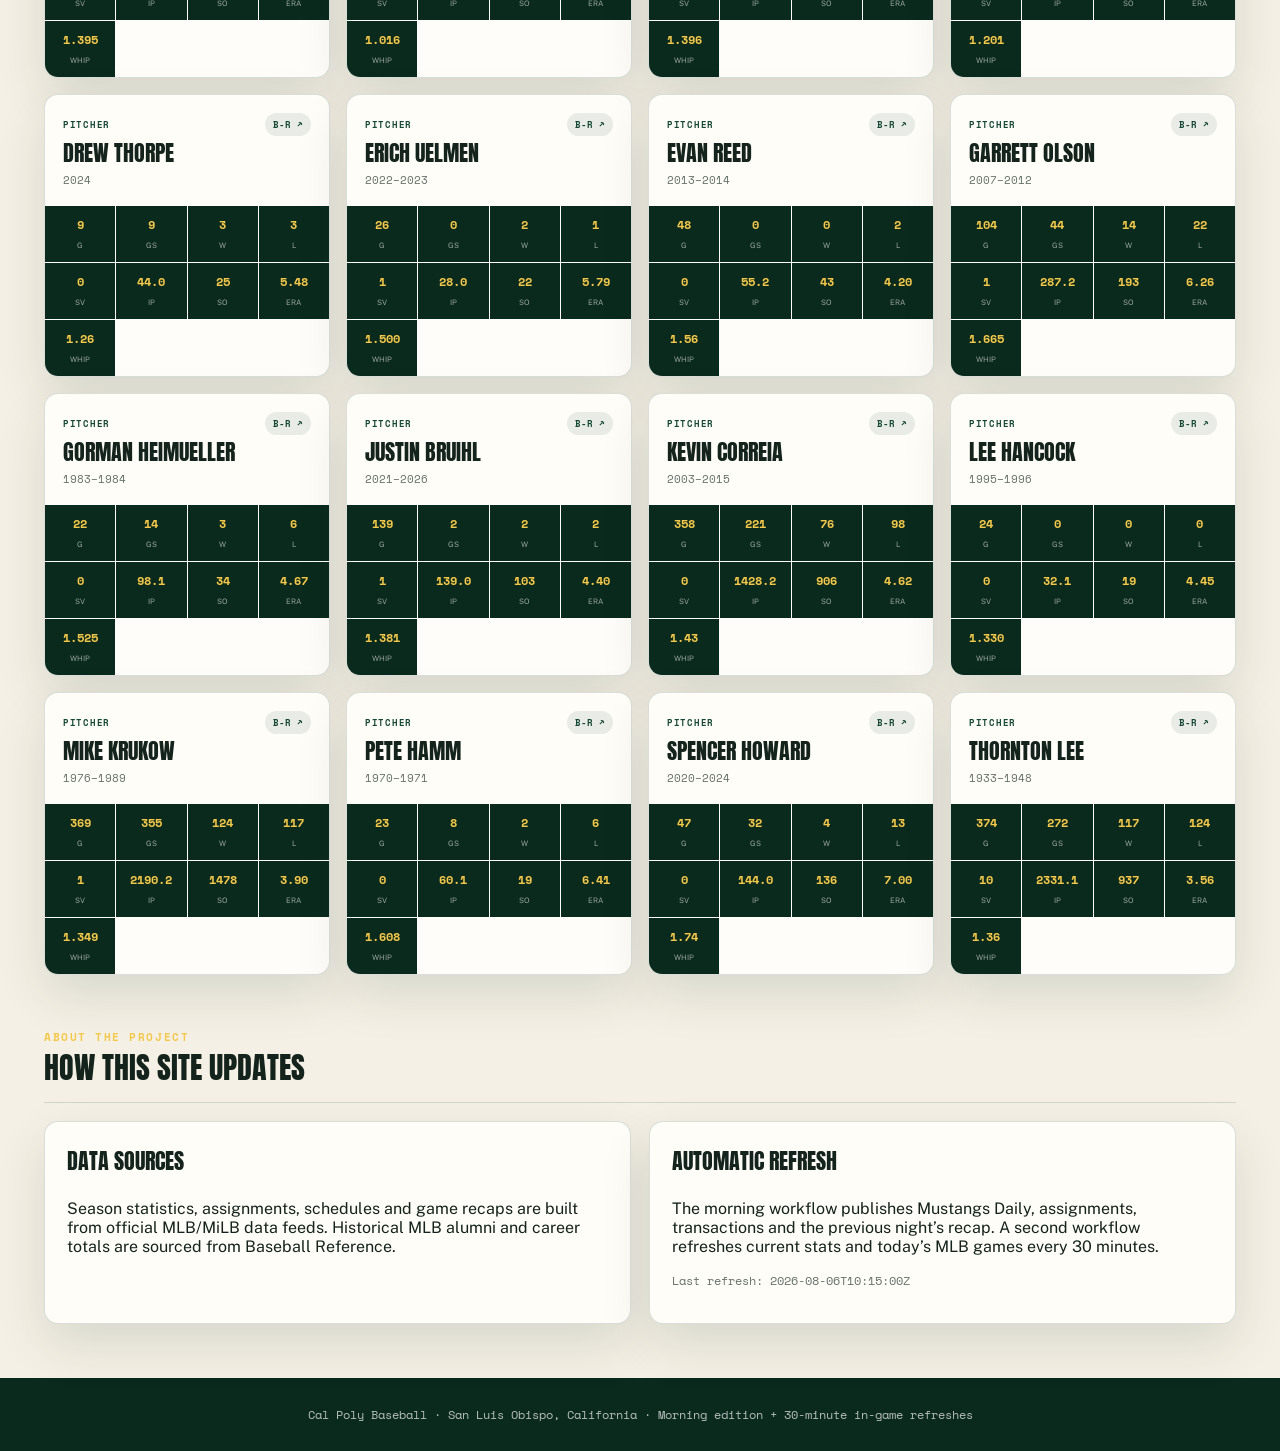
==== commit bb0b4131: "Update website to V5.1" ====
--- a/index.html
+++ b/index.html
@@ -1,14 +1,14 @@
 <!doctype html><html lang="en"><head><meta charset="utf-8"><meta name="viewport" content="width=device-width,initial-scale=1"><meta name="theme-color" content="#0b2a1e"><title>Mustangs in Pro Ball Hub</title><link rel="stylesheet" href="styles.css"></head><body data-page="home">
-<header class="topbar" id="siteHeader"><div class="shell nav"><a class="brand" href="index.html">Mustangs in Pro Ball</a><button class="menu-toggle" id="menuToggle" type="button" aria-expanded="false" aria-controls="primaryNav" aria-label="Open navigation">☰</button><nav class="navlinks" id="primaryNav" aria-label="Primary navigation"><a href="#daily">Daily</a><a href="#highlightsSection">Highlights</a><a href="#games">Games</a><a href="#rosterSection">Roster</a><a href="#transactionsSection">Transactions</a><a href="#leaders">Leaders</a><a href="#careerLeaders">Career</a><a href="#mlbHistory">MLB History</a><a href="#about">About</a></nav></div></header>
-<section class="hero"><div class="shell hero-grid"><div><div class="eyebrow">Cal Poly Baseball · Professional Alumni Hub</div><h1>Mustangs<br>in Pro Ball</h1><p class="lede">Daily coverage, official highlights, schedules, transactions and season statistics for every former Mustang in professional baseball.</p><p class="hero-updated" id="heroUpdated">Loading latest refresh…</p></div><div class="scorecard"><div><b id="countPlayers">19</b><span>Tracked players</span></div><div><b id="countMlb">—</b><span>MLB players</span></div><div><b id="countOrgs">—</b><span>Organizations</span></div><div><b>Nightly</b><span>Data refresh</span></div></div></div></section>
+<header class="topbar" id="siteHeader"><div class="shell nav"><a class="brand" href="index.html">Mustangs Daily</a><button class="menu-toggle" id="menuToggle" type="button" aria-expanded="false" aria-controls="primaryNav" aria-label="Open navigation">☰</button><nav class="navlinks" id="primaryNav" aria-label="Primary navigation"><a href="#daily">Daily</a><a href="#games">Games</a><a href="#highlightsSection">Highlights</a><a href="#rosterSection">Roster</a><a href="#transactionsSection">Transactions</a><a href="#leaders">Leaders</a><a href="#careerLeaders">Career</a><a href="#mlbHistory">MLB History</a><a href="#about">About</a></nav></div></header>
+<section class="hero"><div class="shell hero-grid"><div><div class="eyebrow">Cal Poly Baseball · Professional Alumni Hub</div><h1>Mustangs<br>in Pro Ball</h1><p class="lede">The daily home for every former Mustang in professional baseball — game recaps, official highlights, schedules, transactions and season statistics.</p><p class="hero-updated" id="heroUpdated">Loading latest refresh…</p></div><div class="scorecard"><div><b id="countPlayers">19</b><span>Tracked players</span></div><div><b id="countMlb">—</b><span>MLB players</span></div><div><b id="countOrgs">—</b><span>Organizations</span></div><div><b>30 min</b><span>In-game refresh</span></div></div></div></section>
 <main class="shell">
 <section class="section" id="daily"><div class="section-head"><div><div class="eyebrow">Daily publication</div><h2 class="section-title">Mustangs Daily</h2></div><span class="meta" id="dailyDate"></span></div><div class="daily"><article class="article-card"><div class="eyebrow">Lead story</div><h2 id="dailyTitle">Mustangs Daily</h2><div class="article-body" id="dailyBody"></div></article><aside class="awards" id="awards"></aside></div></section>
+<section class="section" id="games"><div class="section-head"><h2 class="section-title">Today's Games</h2><span class="meta">Scheduled appearances</span></div><div class="games" id="games"></div></section>
 <section class="section" id="highlightsSection"><div class="section-head"><h2 class="section-title">Last Night's Highlights</h2><span class="meta">Official MLB/MiLB video</span></div><div class="highlights" id="highlights"></div></section>
-<section class="section" id="games"><div class="section-head"><h2 class="section-title">Today's Games</h2><span class="meta">Scheduled appearances</span></div><div class="games" id="games"></div></section>
 <section class="section roster-feature" id="rosterSection"><div class="section-head"><div><div class="eyebrow">Player database</div><h2 class="section-title">Professional Roster</h2></div><span class="meta">MLB → Rookie → Free Agent</span></div><div class="controls"><input id="search" type="search" placeholder="Search player, team, level or position"><select id="sort"><option value="level">Sort by level</option><option value="name">Alphabetical</option><option value="organization">Organization</option><option value="position">Position</option></select></div><div id="roster"></div></section>
 <section class="section" id="transactionsSection"><div class="section-head"><h2 class="section-title">Recent Transactions</h2><span class="meta">Promotions, activations and assignments</span></div><div class="transactions" id="transactions"></div></section>
 <section class="section" id="leaders"><div class="section-head"><div><div class="eyebrow">Reference board</div><h2 class="section-title">Season Leaders</h2></div><span class="meta">Current season</span></div><div class="leader-group"><h3>Hitters</h3><div class="leaders" id="hitterLeaders"></div></div><div class="leader-group"><h3>Pitchers</h3><div class="leaders" id="pitcherLeaders"></div></div></section>
 <section class="section" id="careerLeaders"><div class="section-head"><div><div class="eyebrow">Cal Poly in the majors</div><h2 class="section-title">MLB Career Leaders</h2></div><span class="meta">Career MLB totals · Baseball Reference</span></div><div class="leader-group"><h3>Hitters</h3><div class="career-leader-grid" id="careerHitterLeaders"></div></div><div class="leader-group"><h3>Pitchers</h3><div class="career-leader-grid" id="careerPitcherLeaders"></div></div></section>
 <section class="section" id="mlbHistory"><div class="section-head"><div><div class="eyebrow">Mustangs in Major League Baseball</div><h2 class="section-title">MLB Alumni Career Stats</h2></div><span class="meta" id="careerCount">Loading MLB alumni…</span></div><p class="history-intro">Career regular-season MLB statistics for every Cal Poly alumnus listed by Baseball Reference as having reached the major leagues. Select any card to open that player’s Baseball Reference page.</p><div class="career-group"><h3>Hitters</h3><div class="career-roster" id="careerHitters"></div></div><div class="career-group"><h3>Pitchers</h3><div class="career-roster" id="careerPitchers"></div></div></section>
-<section class="section about" id="about"><div class="section-head"><div><div class="eyebrow">About the project</div><h2 class="section-title">How This Site Updates</h2></div></div><div class="about-grid"><div class="panel"><h3>Data Sources</h3><p>Season statistics, assignments, schedules and game recaps are built from official MLB/MiLB data feeds, with Baseball Savant and Baseball Reference used as fallbacks when needed. Historical MLB alumni and career totals are sourced from Baseball Reference.</p></div><div class="panel"><h3>Nightly Refresh</h3><p>The automated workflow refreshes player stats, assignments, Mustangs Daily, highlights, schedules and transactions each night.</p><p class="meta" id="aboutUpdated">Last refresh: loading…</p></div></div></section>
-</main><footer>Cal Poly Baseball · San Luis Obispo, California · Data refreshes nightly</footer><script src="app.js"></script></body></html>+<section class="section about" id="about"><div class="section-head"><div><div class="eyebrow">About the project</div><h2 class="section-title">How This Site Updates</h2></div></div><div class="about-grid"><div class="panel"><h3>Data Sources</h3><p>Season statistics, assignments, schedules and game recaps are built from official MLB/MiLB data feeds. Historical MLB alumni and career totals are sourced from Baseball Reference.</p></div><div class="panel"><h3>Automatic Refresh</h3><p>The morning workflow publishes Mustangs Daily, assignments, transactions and the previous night’s recap. A second workflow refreshes current stats and today’s MLB games every 30 minutes.</p><p class="meta" id="aboutUpdated">Last refresh: loading…</p></div></div></section>
+</main><footer>Cal Poly Baseball · San Luis Obispo, California · Morning edition + 30-minute in-game refreshes</footer><script src="app.js"></script></body></html>
--- a/styles.css
+++ b/styles.css
@@ -6,3 +6,8 @@
 
 /* V4.2 MLB history + career leaderboards */
 .career-leader-grid{display:grid;grid-template-columns:repeat(auto-fit,minmax(215px,1fr));gap:14px}.career-leader-card{position:relative;display:block;text-decoration:none;background:var(--paper);border:1px solid var(--line);border-radius:var(--r);box-shadow:var(--shadow);padding:18px;transition:transform .18s ease,border-color .18s ease}.career-leader-card:hover{transform:translateY(-3px);border-color:rgba(21,71,52,.42)}.career-leader-card small{font:700 10px 'Space Mono';text-transform:uppercase;color:var(--muted)}.career-leader-card b{display:block;font:400 22px 'Anton';text-transform:uppercase;margin:7px 0 3px}.career-leader-card strong{display:block;font:700 22px 'Space Mono';color:var(--green);margin:5px 0}.career-leader-card span:not(.hof-badge){font-size:11px;color:var(--muted)}.career-group{margin:30px 0}.career-group>h3{font:400 26px 'Anton';text-transform:uppercase;margin:0 0 14px}.career-roster{display:grid;grid-template-columns:repeat(auto-fill,minmax(280px,1fr));gap:16px}.career-card{display:flex;flex-direction:column;text-decoration:none;background:var(--paper);border:1px solid var(--line);border-radius:var(--r);box-shadow:var(--shadow);overflow:hidden;transition:transform .18s ease,border-color .18s ease}.career-card:hover{transform:translateY(-3px);border-color:rgba(21,71,52,.42)}.career-card-head{display:flex;justify-content:space-between;gap:12px;padding:18px;align-items:flex-start}.career-card-head h4{font:400 22px 'Anton';text-transform:uppercase;margin:4px 0 3px}.career-card-head p{margin:0;color:var(--muted);font:11px 'Space Mono'}.career-type{font:700 9px 'Space Mono';text-transform:uppercase;color:var(--green);letter-spacing:.08em}.br-badge,.hof-badge{display:inline-flex;align-items:center;justify-content:center;white-space:nowrap;border-radius:999px;padding:5px 8px;font:700 9px 'Space Mono';text-transform:uppercase}.br-badge{background:rgba(21,71,52,.09);color:var(--green)}.hof-badge{background:var(--gold);color:var(--deep)}.career-stats{display:grid;grid-template-columns:repeat(4,1fr);gap:1px;background:rgba(255,255,255,.12);margin-top:auto}.career-stats>div{background:var(--deep);text-align:center;padding:10px 4px}.career-stats b{display:block;color:var(--bright);font:700 12px 'Space Mono'}.career-stats small{font-size:7.5px;text-transform:uppercase;color:rgba(255,255,255,.58)}.history-intro{max-width:850px;color:var(--muted);line-height:1.7;margin:-2px 0 24px}.career-leader-card .hof-badge{position:absolute;right:14px;top:14px}.career-card:focus-visible,.career-leader-card:focus-visible{outline:3px solid var(--gold);outline-offset:2px}@media(max-width:580px){.career-roster{grid-template-columns:1fr}.career-stats{grid-template-columns:repeat(3,1fr)}}
+.live-line{font-family:'Space Mono',monospace;font-weight:700;color:var(--cp-green);margin:.35rem 0}
+
+/* V5.1 Daily-first polish */
+.hero{padding:72px 0 58px}.hero .scorecard{border-radius:18px;background:linear-gradient(180deg,rgba(0,0,0,.28),rgba(0,0,0,.16));box-shadow:inset 0 0 0 1px rgba(244,200,74,.08)}.scorecard>div{padding:13px 14px;border:1px solid rgba(255,255,255,.08);border-radius:10px;background:rgba(5,24,17,.24)}.scorecard>div::before{content:'⚾';display:block;font-size:14px;margin-bottom:7px;opacity:.75}.scorecard b{font-size:31px}.daily{grid-template-columns:minmax(0,1.55fr) minmax(285px,.7fr)}.article-card{padding:38px}.article-body{font-size:18px}.awards{align-content:start}.award{display:grid;grid-template-columns:84px 1fr;gap:16px;align-items:center;padding:18px 20px;background:linear-gradient(135deg,#08271b,#0d3a29);border:1px solid rgba(244,200,74,.18);box-shadow:var(--shadow)}.award .portrait{width:84px;height:84px}.award strong{font:400 23px 'Anton';text-transform:uppercase;margin:4px 0 2px}.award em{display:block;font-style:normal;font:10px 'Space Mono';color:rgba(255,255,255,.58);margin-bottom:6px}.award span{font-size:13px;line-height:1.45;color:rgba(255,255,255,.84)}.highlights{grid-template-columns:repeat(auto-fit,minmax(280px,1fr))}.highlight{box-shadow:var(--shadow)}.video-wrap{aspect-ratio:16/9;background:#071f17}.highlight video{display:block;width:100%;height:100%;object-fit:cover;background:#071f17}.highlight div:not(.video-wrap){padding:16px}.highlight p{margin:.35rem 0;color:var(--muted)}.highlight a{font:700 10px 'Space Mono';color:var(--green);text-decoration:none}.player-card{position:relative}.player-top{padding:22px}.player-name{font-size:24px}.player-note{min-height:76px}.card-actions{display:grid;grid-template-columns:1fr 1fr;border-top:1px solid var(--line);margin-top:auto}.card-actions a{padding:12px 10px;text-align:center;text-decoration:none;font:700 10px 'Space Mono';text-transform:uppercase;color:var(--green)}.card-actions a+a{border-left:1px solid var(--line)}.card-actions a:hover{background:rgba(21,71,52,.06)}.level-header{padding:15px 17px}.level-header h3{font-size:27px}.level-count{padding:6px 10px}.transaction-card{display:grid;grid-template-columns:48px 1fr;gap:12px;align-items:start}.tx-icon{width:42px;height:42px;border-radius:50%;display:grid;place-items:center;background:var(--deep);color:var(--bright);font-size:20px}.transaction-card small{display:block;font:700 9px 'Space Mono';color:var(--gold);text-transform:uppercase}.transaction-card b{display:block;font:400 20px 'Anton';text-transform:uppercase;margin:4px 0}.transaction-card p{margin:.25rem 0 .5rem;line-height:1.45}.game-card{position:relative;overflow:hidden}.game-card::before{content:'';position:absolute;left:0;top:0;bottom:0;width:4px;background:var(--gold)}.game-card b{font:400 21px 'Anton';text-transform:uppercase}.hero-link{display:inline-flex;margin-top:12px;padding:10px 14px;border:1px solid rgba(255,255,255,.25);border-radius:999px;color:#fff;text-decoration:none;font-weight:700;font-size:12px}.player-page-stats{border-radius:14px}.current-panel{padding:24px}
+@media(max-width:820px){.daily{grid-template-columns:1fr}.award{grid-template-columns:72px 1fr}.award .portrait{width:72px;height:72px}.card-actions{grid-template-columns:1fr}.card-actions a+a{border-left:0;border-top:1px solid var(--line)}}
